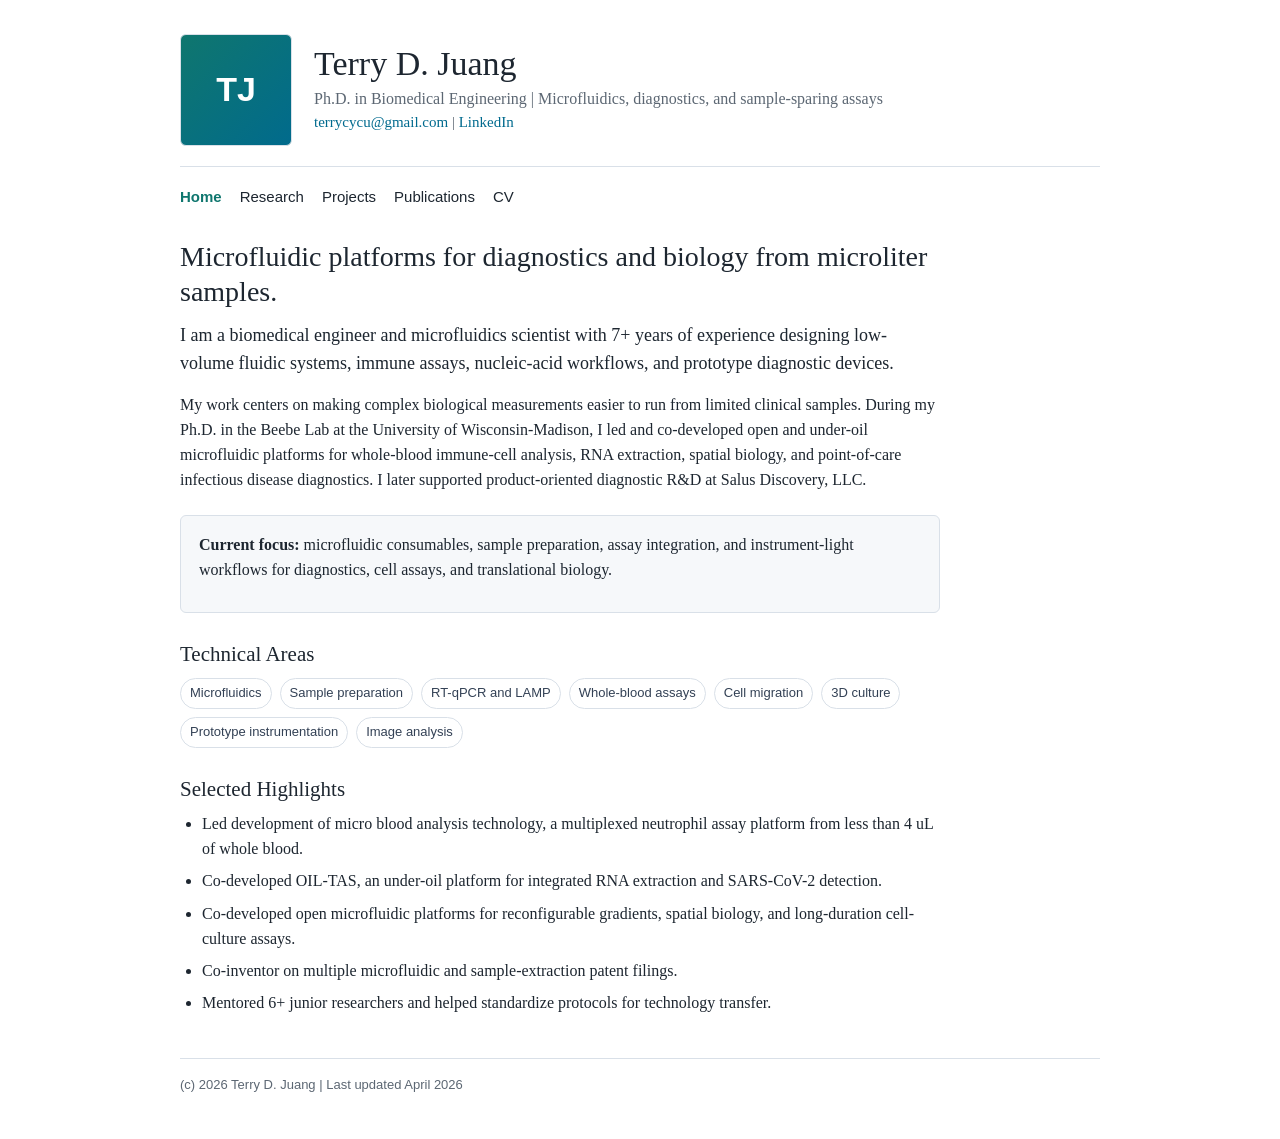
==== index.html @ e2a8c7fd "Publish personal website" ====
<!doctype html>
<html lang="en">
  <head>
    <meta charset="utf-8">
    <meta name="viewport" content="width=device-width, initial-scale=1">
    <title>Terry D. Juang | Microfluidics and Diagnostics</title>
    <meta name="description" content="Personal website for Terry D. Juang, Ph.D., a microfluidics and diagnostics scientist.">
    <link rel="stylesheet" href="assets/styles.css">
  </head>
  <body>
    <div class="site">
      <header class="masthead">
        <div class="portrait" aria-label="Terry D. Juang initials">TJ</div>
        <div class="identity">
          <h1>Terry D. Juang</h1>
          <p>Ph.D. in Biomedical Engineering | Microfluidics, diagnostics, and sample-sparing assays</p>
          <p class="contact"><a href="mailto:terrycycu@gmail.com">terrycycu@gmail.com</a> | <a href="https://www.linkedin.com/in/terry-juang-031891138/">LinkedIn</a></p>
        </div>
      </header>

      <nav class="nav" aria-label="Primary navigation">
        <a href="index.html" aria-current="page">Home</a>
        <a href="research.html">Research</a>
        <a href="projects.html">Projects</a>
        <a href="publications.html">Publications</a>
        <a href="cv.html">CV</a>
      </nav>

      <main>
        <h2>Microfluidic platforms for diagnostics and biology from microliter samples.</h2>
        <p class="lead">I am a biomedical engineer and microfluidics scientist with 7+ years of experience designing low-volume fluidic systems, immune assays, nucleic-acid workflows, and prototype diagnostic devices.</p>

        <p>My work centers on making complex biological measurements easier to run from limited clinical samples. During my Ph.D. in the Beebe Lab at the University of Wisconsin-Madison, I led and co-developed open and under-oil microfluidic platforms for whole-blood immune-cell analysis, RNA extraction, spatial biology, and point-of-care infectious disease diagnostics. I later supported product-oriented diagnostic R&D at Salus Discovery, LLC.</p>

        <div class="callout">
          <p><strong>Current focus:</strong> microfluidic consumables, sample preparation, assay integration, and instrument-light workflows for diagnostics, cell assays, and translational biology.</p>
        </div>

        <h3>Technical Areas</h3>
        <ul class="tag-row" aria-label="Technical areas">
          <li>Microfluidics</li>
          <li>Sample preparation</li>
          <li>RT-qPCR and LAMP</li>
          <li>Whole-blood assays</li>
          <li>Cell migration</li>
          <li>3D culture</li>
          <li>Prototype instrumentation</li>
          <li>Image analysis</li>
        </ul>

        <h3>Selected Highlights</h3>
        <ul>
          <li>Led development of micro blood analysis technology, a multiplexed neutrophil assay platform from less than 4 uL of whole blood.</li>
          <li>Co-developed OIL-TAS, an under-oil platform for integrated RNA extraction and SARS-CoV-2 detection.</li>
          <li>Co-developed open microfluidic platforms for reconfigurable gradients, spatial biology, and long-duration cell-culture assays.</li>
          <li>Co-inventor on multiple microfluidic and sample-extraction patent filings.</li>
          <li>Mentored 6+ junior researchers and helped standardize protocols for technology transfer.</li>
        </ul>
      </main>

      <footer class="footer">
        <p>(c) 2026 Terry D. Juang | Last updated April 2026</p>
      </footer>
    </div>
  </body>
</html>
---- assets/styles.css ----
:root {
  --text: #1d2630;
  --muted: #5c6773;
  --border: #d9e0e8;
  --link: #006a8e;
  --link-strong: #004f6b;
  --accent: #0f766e;
  --surface: #f6f8fa;
  --max: 920px;
}

* {
  box-sizing: border-box;
}

body {
  margin: 0;
  color: var(--text);
  font: 16px/1.58 Georgia, "Times New Roman", serif;
  background: #fff;
}

a {
  color: var(--link);
  text-decoration: none;
}

a:hover,
a:focus {
  color: var(--link-strong);
  text-decoration: underline;
}

.site {
  width: min(var(--max), calc(100% - 40px));
  margin: 34px auto 44px;
}

.masthead {
  display: grid;
  grid-template-columns: 112px 1fr;
  gap: 22px;
  align-items: center;
  padding-bottom: 20px;
  border-bottom: 1px solid var(--border);
}

.portrait {
  width: 112px;
  height: 112px;
  border: 1px solid var(--border);
  border-radius: 6px;
  display: grid;
  place-items: center;
  color: #fff;
  background:
    linear-gradient(135deg, rgba(15, 118, 110, .95), rgba(0, 106, 142, .95)),
    #0f766e;
  font-family: Arial, Helvetica, sans-serif;
  font-size: 34px;
  font-weight: 700;
  letter-spacing: 0;
}

.identity h1 {
  margin: 0 0 4px;
  font-size: 34px;
  line-height: 1.1;
  font-weight: 400;
}

.identity p {
  margin: 0;
  color: var(--muted);
}

.contact {
  margin-top: 8px;
  font-size: 15px;
}

.nav {
  display: flex;
  flex-wrap: wrap;
  gap: 8px 18px;
  margin: 18px 0 30px;
  font-family: Arial, Helvetica, sans-serif;
  font-size: 15px;
}

.nav a {
  color: var(--text);
}

.nav a[aria-current="page"] {
  color: var(--accent);
  font-weight: 700;
}

main {
  max-width: 760px;
}

h2 {
  margin: 0 0 12px;
  font-size: 28px;
  line-height: 1.25;
  font-weight: 400;
}

h3 {
  margin: 28px 0 8px;
  font-size: 21px;
  line-height: 1.3;
  font-weight: 400;
}

p {
  margin: 0 0 14px;
}

ul {
  margin: 8px 0 20px;
  padding-left: 22px;
}

li {
  margin: 7px 0;
}

.lead {
  font-size: 18px;
}

.note {
  color: var(--muted);
}

.callout {
  padding: 16px 18px;
  margin: 22px 0;
  background: var(--surface);
  border: 1px solid var(--border);
  border-radius: 6px;
}

.list-plain {
  padding-left: 0;
  list-style: none;
}

.list-plain li {
  padding: 13px 0;
  border-bottom: 1px solid var(--border);
}

.list-plain li:first-child {
  padding-top: 0;
}

.item-title {
  display: block;
  font-weight: 700;
}

.meta {
  color: var(--muted);
  font-size: 15px;
}

.tag-row {
  display: flex;
  flex-wrap: wrap;
  gap: 8px;
  margin: 10px 0 18px;
  padding: 0;
  list-style: none;
}

.tag-row li {
  margin: 0;
  padding: 4px 9px;
  border: 1px solid var(--border);
  border-radius: 999px;
  font-family: Arial, Helvetica, sans-serif;
  font-size: 13px;
  color: #334155;
  background: #fff;
}

.footer {
  margin-top: 42px;
  padding-top: 16px;
  border-top: 1px solid var(--border);
  color: var(--muted);
  font-family: Arial, Helvetica, sans-serif;
  font-size: 13px;
}

@media (max-width: 640px) {
  .site {
    width: min(100% - 28px, var(--max));
    margin-top: 20px;
  }

  .masthead {
    grid-template-columns: 76px 1fr;
    gap: 15px;
  }

  .portrait {
    width: 76px;
    height: 76px;
    font-size: 24px;
  }

  .identity h1 {
    font-size: 28px;
  }

  .lead {
    font-size: 17px;
  }
}

@media print {
  .nav,
  .footer {
    display: none;
  }

  .site {
    width: 100%;
    margin: 0;
  }

  a {
    color: var(--text);
  }
}
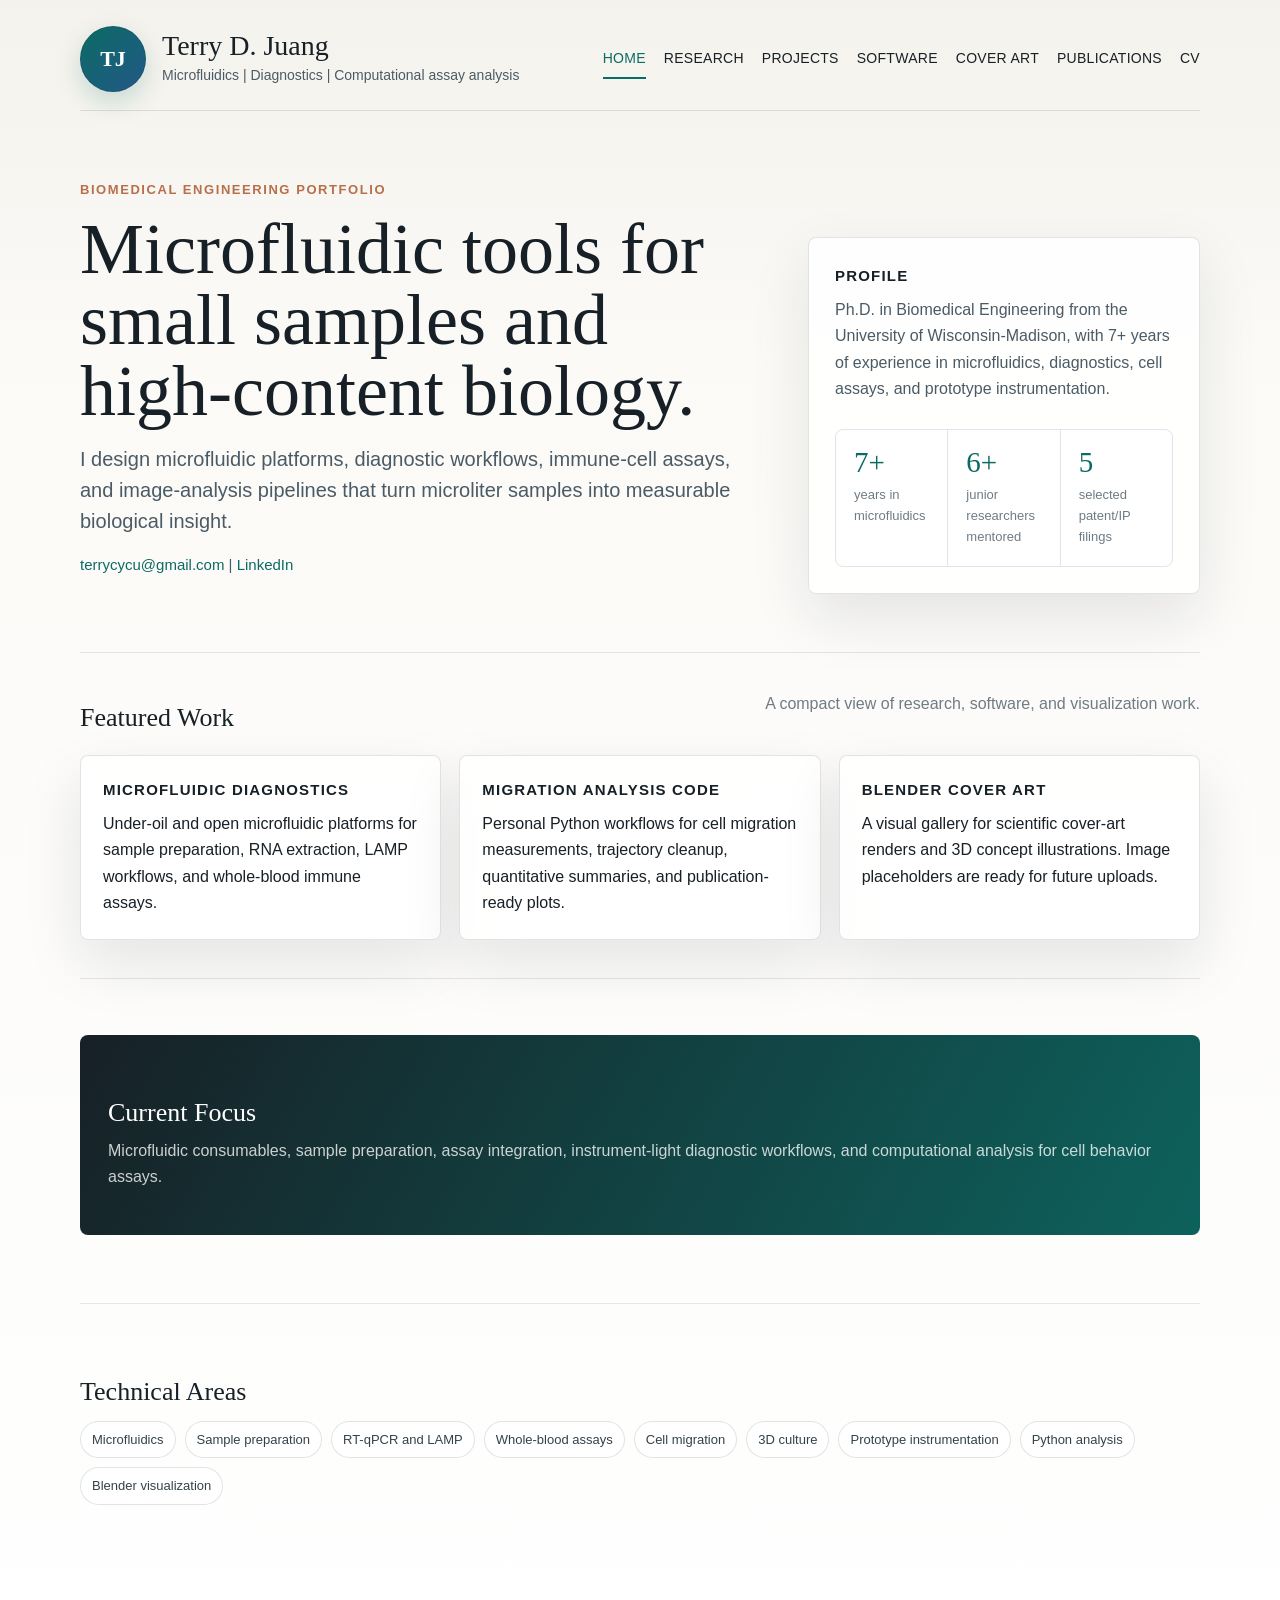
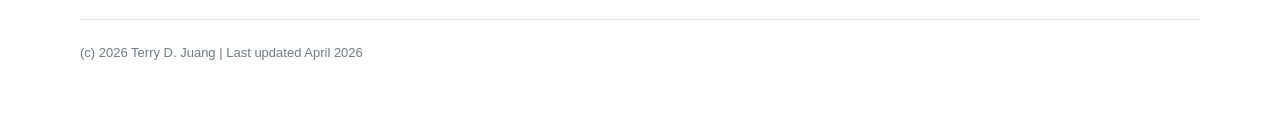
==== commit 251ab4ba: "Polish portfolio site and add software pages" ====
--- a/index.html
+++ b/index.html
@@ -10,52 +10,86 @@
   <body>
     <div class="site">
       <header class="masthead">
-        <div class="portrait" aria-label="Terry D. Juang initials">TJ</div>
-        <div class="identity">
-          <h1>Terry D. Juang</h1>
-          <p>Ph.D. in Biomedical Engineering | Microfluidics, diagnostics, and sample-sparing assays</p>
-          <p class="contact"><a href="mailto:terrycycu@gmail.com">terrycycu@gmail.com</a> | <a href="https://www.linkedin.com/in/terry-juang-031891138/">LinkedIn</a></p>
+        <div class="brand">
+          <div class="portrait" aria-label="Terry D. Juang initials">TJ</div>
+          <div class="identity">
+            <h1>Terry D. Juang</h1>
+            <p>Microfluidics | Diagnostics | Computational assay analysis</p>
+          </div>
         </div>
+        <nav class="nav" aria-label="Primary navigation">
+          <a href="index.html" aria-current="page">Home</a>
+          <a href="research.html">Research</a>
+          <a href="projects.html">Projects</a>
+          <a href="software.html">Software</a>
+          <a href="cover-art.html">Cover Art</a>
+          <a href="publications.html">Publications</a>
+          <a href="cv.html">CV</a>
+        </nav>
       </header>
 
-      <nav class="nav" aria-label="Primary navigation">
-        <a href="index.html" aria-current="page">Home</a>
-        <a href="research.html">Research</a>
-        <a href="projects.html">Projects</a>
-        <a href="publications.html">Publications</a>
-        <a href="cv.html">CV</a>
-      </nav>
+      <main class="wide">
+        <section class="hero">
+          <div>
+            <p class="eyebrow">Biomedical engineering portfolio</p>
+            <h2 class="hero-title">Microfluidic tools for small samples and high-content biology.</h2>
+            <p class="lead">I design microfluidic platforms, diagnostic workflows, immune-cell assays, and image-analysis pipelines that turn microliter samples into measurable biological insight.</p>
+            <p class="contact"><a href="mailto:terrycycu@gmail.com">terrycycu@gmail.com</a> | <a href="https://www.linkedin.com/in/terry-juang-031891138/">LinkedIn</a></p>
+          </div>
 
-      <main>
-        <h2>Microfluidic platforms for diagnostics and biology from microliter samples.</h2>
-        <p class="lead">I am a biomedical engineer and microfluidics scientist with 7+ years of experience designing low-volume fluidic systems, immune assays, nucleic-acid workflows, and prototype diagnostic devices.</p>
+          <aside class="hero-card" aria-label="Profile summary">
+            <h4>Profile</h4>
+            <p>Ph.D. in Biomedical Engineering from the University of Wisconsin-Madison, with 7+ years of experience in microfluidics, diagnostics, cell assays, and prototype instrumentation.</p>
+            <div class="stat-grid">
+              <div class="stat"><strong>7+</strong><span>years in microfluidics</span></div>
+              <div class="stat"><strong>6+</strong><span>junior researchers mentored</span></div>
+              <div class="stat"><strong>5</strong><span>selected patent/IP filings</span></div>
+            </div>
+          </aside>
+        </section>
 
-        <p>My work centers on making complex biological measurements easier to run from limited clinical samples. During my Ph.D. in the Beebe Lab at the University of Wisconsin-Madison, I led and co-developed open and under-oil microfluidic platforms for whole-blood immune-cell analysis, RNA extraction, spatial biology, and point-of-care infectious disease diagnostics. I later supported product-oriented diagnostic R&D at Salus Discovery, LLC.</p>
+        <section class="section">
+          <div class="section-head">
+            <h3>Featured Work</h3>
+            <p class="note">A compact view of research, software, and visualization work.</p>
+          </div>
+          <div class="grid">
+            <a class="card card-link" href="research.html">
+              <h4>Microfluidic Diagnostics</h4>
+              <p>Under-oil and open microfluidic platforms for sample preparation, RNA extraction, LAMP workflows, and whole-blood immune assays.</p>
+            </a>
+            <a class="card card-link" href="software.html">
+              <h4>Migration Analysis Code</h4>
+              <p>Personal Python workflows for cell migration measurements, trajectory cleanup, quantitative summaries, and publication-ready plots.</p>
+            </a>
+            <a class="card card-link" href="cover-art.html">
+              <h4>Blender Cover Art</h4>
+              <p>A visual gallery for scientific cover-art renders and 3D concept illustrations. Image placeholders are ready for future uploads.</p>
+            </a>
+          </div>
+        </section>
 
-        <div class="callout">
-          <p><strong>Current focus:</strong> microfluidic consumables, sample preparation, assay integration, and instrument-light workflows for diagnostics, cell assays, and translational biology.</p>
-        </div>
+        <section class="section">
+          <div class="feature-band">
+            <h3>Current Focus</h3>
+            <p>Microfluidic consumables, sample preparation, assay integration, instrument-light diagnostic workflows, and computational analysis for cell behavior assays.</p>
+          </div>
+        </section>
 
-        <h3>Technical Areas</h3>
-        <ul class="tag-row" aria-label="Technical areas">
-          <li>Microfluidics</li>
-          <li>Sample preparation</li>
-          <li>RT-qPCR and LAMP</li>
-          <li>Whole-blood assays</li>
-          <li>Cell migration</li>
-          <li>3D culture</li>
-          <li>Prototype instrumentation</li>
-          <li>Image analysis</li>
-        </ul>
-
-        <h3>Selected Highlights</h3>
-        <ul>
-          <li>Led development of micro blood analysis technology, a multiplexed neutrophil assay platform from less than 4 uL of whole blood.</li>
-          <li>Co-developed OIL-TAS, an under-oil platform for integrated RNA extraction and SARS-CoV-2 detection.</li>
-          <li>Co-developed open microfluidic platforms for reconfigurable gradients, spatial biology, and long-duration cell-culture assays.</li>
-          <li>Co-inventor on multiple microfluidic and sample-extraction patent filings.</li>
-          <li>Mentored 6+ junior researchers and helped standardize protocols for technology transfer.</li>
-        </ul>
+        <section class="section">
+          <h3>Technical Areas</h3>
+          <ul class="tag-row" aria-label="Technical areas">
+            <li>Microfluidics</li>
+            <li>Sample preparation</li>
+            <li>RT-qPCR and LAMP</li>
+            <li>Whole-blood assays</li>
+            <li>Cell migration</li>
+            <li>3D culture</li>
+            <li>Prototype instrumentation</li>
+            <li>Python analysis</li>
+            <li>Blender visualization</li>
+          </ul>
+        </section>
       </main>
 
       <footer class="footer">
--- a/assets/styles.css
+++ b/assets/styles.css
@@ -1,147 +1,311 @@
 :root {
-  --text: #1d2630;
-  --muted: #5c6773;
-  --border: #d9e0e8;
-  --link: #006a8e;
-  --link-strong: #004f6b;
-  --accent: #0f766e;
-  --surface: #f6f8fa;
-  --max: 920px;
+  --ink: #172026;
+  --soft-ink: #4b5b66;
+  --muted: #6f7c85;
+  --line: #dfe5ea;
+  --paper: #fbfaf7;
+  --panel: #ffffff;
+  --mist: #eef5f2;
+  --clay: #b86f4b;
+  --teal: #0c6b64;
+  --blue: #235789;
+  --gold: #b68b2d;
+  --max: 1120px;
+  --content: 820px;
+  --radius: 8px;
+  --shadow: 0 24px 60px rgba(23, 32, 38, .10);
 }
 
 * {
   box-sizing: border-box;
 }
 
+html {
+  scroll-behavior: smooth;
+}
+
 body {
   margin: 0;
-  color: var(--text);
-  font: 16px/1.58 Georgia, "Times New Roman", serif;
-  background: #fff;
+  color: var(--ink);
+  font: 16px/1.65 Arial, Helvetica, sans-serif;
+  background:
+    linear-gradient(180deg, #f4f2ec 0, var(--paper) 360px, #fff 100%);
 }
 
 a {
-  color: var(--link);
+  color: var(--teal);
   text-decoration: none;
 }
 
 a:hover,
 a:focus {
-  color: var(--link-strong);
+  color: var(--blue);
   text-decoration: underline;
 }
 
 .site {
-  width: min(var(--max), calc(100% - 40px));
-  margin: 34px auto 44px;
+  width: min(var(--max), calc(100% - 44px));
+  margin: 0 auto 56px;
 }
 
 .masthead {
-  display: grid;
-  grid-template-columns: 112px 1fr;
-  gap: 22px;
+  display: flex;
   align-items: center;
-  padding-bottom: 20px;
-  border-bottom: 1px solid var(--border);
+  justify-content: space-between;
+  gap: 24px;
+  padding: 26px 0 18px;
+  border-bottom: 1px solid rgba(23, 32, 38, .12);
+}
+
+.brand {
+  display: flex;
+  align-items: center;
+  gap: 16px;
+  min-width: 260px;
 }
 
 .portrait {
-  width: 112px;
-  height: 112px;
-  border: 1px solid var(--border);
-  border-radius: 6px;
+  flex: 0 0 auto;
+  width: 66px;
+  height: 66px;
   display: grid;
   place-items: center;
+  border: 1px solid rgba(23, 32, 38, .14);
+  border-radius: 50%;
   color: #fff;
   background:
-    linear-gradient(135deg, rgba(15, 118, 110, .95), rgba(0, 106, 142, .95)),
-    #0f766e;
-  font-family: Arial, Helvetica, sans-serif;
-  font-size: 34px;
+    linear-gradient(135deg, rgba(12, 107, 100, .98), rgba(35, 87, 137, .95)),
+    var(--teal);
+  font-family: Georgia, "Times New Roman", serif;
+  font-size: 22px;
   font-weight: 700;
   letter-spacing: 0;
+  box-shadow: 0 10px 26px rgba(12, 107, 100, .20);
 }
 
 .identity h1 {
-  margin: 0 0 4px;
-  font-size: 34px;
-  line-height: 1.1;
+  margin: 0;
+  font-family: Georgia, "Times New Roman", serif;
+  font-size: 28px;
+  line-height: 1.08;
   font-weight: 400;
 }
 
 .identity p {
-  margin: 0;
-  color: var(--muted);
-}
-
-.contact {
-  margin-top: 8px;
-  font-size: 15px;
+  margin: 3px 0 0;
+  color: var(--soft-ink);
+  font-size: 14px;
 }
 
 .nav {
   display: flex;
   flex-wrap: wrap;
+  justify-content: flex-end;
   gap: 8px 18px;
-  margin: 18px 0 30px;
-  font-family: Arial, Helvetica, sans-serif;
+  font-size: 14px;
+  letter-spacing: .02em;
+  text-transform: uppercase;
+}
+
+.nav a {
+  color: var(--ink);
+  padding: 8px 0;
+}
+
+.nav a[aria-current="page"] {
+  color: var(--teal);
+  box-shadow: inset 0 -2px 0 var(--teal);
+}
+
+main {
+  max-width: var(--content);
+}
+
+.wide {
+  max-width: none;
+}
+
+.hero {
+  display: grid;
+  grid-template-columns: minmax(0, 1.4fr) minmax(280px, .8fr);
+  gap: 42px;
+  align-items: end;
+  padding: 68px 0 58px;
+}
+
+.eyebrow {
+  margin: 0 0 14px;
+  color: var(--clay);
+  font-size: 13px;
+  font-weight: 700;
+  letter-spacing: .12em;
+  text-transform: uppercase;
+}
+
+h2,
+.hero-title {
+  margin: 0 0 18px;
+  font-family: Georgia, "Times New Roman", serif;
+  font-size: clamp(38px, 6vw, 72px);
+  line-height: .98;
+  font-weight: 400;
+  letter-spacing: 0;
+}
+
+.page-title {
+  margin-top: 44px;
+  font-size: clamp(34px, 5vw, 56px);
+}
+
+h3 {
+  margin: 34px 0 10px;
+  font-family: Georgia, "Times New Roman", serif;
+  font-size: 26px;
+  line-height: 1.2;
+  font-weight: 400;
+}
+
+h4 {
+  margin: 0 0 8px;
   font-size: 15px;
-}
-
-.nav a {
-  color: var(--text);
-}
-
-.nav a[aria-current="page"] {
-  color: var(--accent);
-  font-weight: 700;
-}
-
-main {
-  max-width: 760px;
-}
-
-h2 {
-  margin: 0 0 12px;
-  font-size: 28px;
-  line-height: 1.25;
-  font-weight: 400;
-}
-
-h3 {
-  margin: 28px 0 8px;
-  font-size: 21px;
-  line-height: 1.3;
-  font-weight: 400;
+  letter-spacing: .08em;
+  text-transform: uppercase;
 }
 
 p {
-  margin: 0 0 14px;
+  margin: 0 0 16px;
 }
 
 ul {
-  margin: 8px 0 20px;
+  margin: 10px 0 22px;
   padding-left: 22px;
 }
 
 li {
-  margin: 7px 0;
+  margin: 8px 0;
 }
 
 .lead {
-  font-size: 18px;
+  color: var(--soft-ink);
+  font-size: 20px;
+  line-height: 1.55;
 }
 
 .note {
   color: var(--muted);
 }
 
-.callout {
-  padding: 16px 18px;
-  margin: 22px 0;
-  background: var(--surface);
-  border: 1px solid var(--border);
-  border-radius: 6px;
+.contact {
+  margin-top: 12px;
+  color: var(--soft-ink);
+  font-size: 15px;
+}
+
+.hero-card,
+.callout,
+.card {
+  background: rgba(255, 255, 255, .86);
+  border: 1px solid rgba(23, 32, 38, .12);
+  border-radius: var(--radius);
+  box-shadow: var(--shadow);
+}
+
+.hero-card {
+  padding: 26px;
+}
+
+.hero-card p {
+  color: var(--soft-ink);
+}
+
+.stat-grid {
+  display: grid;
+  grid-template-columns: repeat(3, 1fr);
+  gap: 1px;
+  margin-top: 26px;
+  overflow: hidden;
+  border: 1px solid var(--line);
+  border-radius: var(--radius);
+  background: var(--line);
+}
+
+.stat {
+  padding: 18px;
+  background: #fff;
+}
+
+.stat strong {
+  display: block;
+  color: var(--teal);
+  font-family: Georgia, "Times New Roman", serif;
+  font-size: 29px;
+  line-height: 1;
+  font-weight: 400;
+}
+
+.stat span {
+  display: block;
+  margin-top: 7px;
+  color: var(--muted);
+  font-size: 13px;
+}
+
+.section {
+  padding: 38px 0;
+  border-top: 1px solid rgba(23, 32, 38, .10);
+}
+
+.section-head {
+  display: flex;
+  justify-content: space-between;
+  gap: 24px;
+  align-items: end;
+  margin-bottom: 22px;
+}
+
+.section-head h3 {
+  margin: 0;
+}
+
+.grid {
+  display: grid;
+  grid-template-columns: repeat(3, minmax(0, 1fr));
+  gap: 18px;
+}
+
+.grid.two {
+  grid-template-columns: repeat(2, minmax(0, 1fr));
+}
+
+.card {
+  min-height: 100%;
+  padding: 22px;
+}
+
+.card p:last-child {
+  margin-bottom: 0;
+}
+
+.card-link {
+  color: var(--ink);
+}
+
+.card-link:hover {
+  color: var(--ink);
+  text-decoration: none;
+  transform: translateY(-2px);
+}
+
+.item-title {
+  display: block;
+  margin-bottom: 4px;
+  font-weight: 700;
+}
+
+.meta {
+  display: block;
+  color: var(--muted);
+  font-size: 14px;
 }
 
 .list-plain {
@@ -150,80 +314,141 @@
 }
 
 .list-plain li {
-  padding: 13px 0;
-  border-bottom: 1px solid var(--border);
-}
-
-.list-plain li:first-child {
-  padding-top: 0;
-}
-
-.item-title {
-  display: block;
-  font-weight: 700;
-}
-
-.meta {
-  color: var(--muted);
-  font-size: 15px;
+  padding: 18px 0;
+  border-bottom: 1px solid var(--line);
 }
 
 .tag-row {
   display: flex;
   flex-wrap: wrap;
-  gap: 8px;
-  margin: 10px 0 18px;
+  gap: 9px;
+  margin: 14px 0 20px;
   padding: 0;
   list-style: none;
 }
 
 .tag-row li {
   margin: 0;
-  padding: 4px 9px;
-  border: 1px solid var(--border);
+  padding: 7px 11px;
+  border: 1px solid rgba(23, 32, 38, .12);
   border-radius: 999px;
-  font-family: Arial, Helvetica, sans-serif;
+  color: #33424a;
+  background: #fff;
   font-size: 13px;
-  color: #334155;
-  background: #fff;
+}
+
+.feature-band {
+  margin: 18px 0 30px;
+  padding: 28px;
+  border-radius: var(--radius);
+  color: #fff;
+  background:
+    linear-gradient(120deg, rgba(23, 32, 38, .96), rgba(12, 107, 100, .88)),
+    var(--ink);
+}
+
+.feature-band p,
+.feature-band .meta {
+  color: rgba(255, 255, 255, .78);
+}
+
+.feature-band a {
+  color: #fff;
+  text-decoration: underline;
+  text-underline-offset: 3px;
+}
+
+.placeholder-art {
+  min-height: 230px;
+  display: grid;
+  place-items: center;
+  padding: 28px;
+  border: 1px solid rgba(23, 32, 38, .14);
+  border-radius: var(--radius);
+  color: var(--soft-ink);
+  background:
+    linear-gradient(135deg, rgba(238, 245, 242, .95), rgba(255, 255, 255, .94)),
+    var(--mist);
+  text-align: center;
 }
 
 .footer {
-  margin-top: 42px;
-  padding-top: 16px;
-  border-top: 1px solid var(--border);
+  margin-top: 56px;
+  padding-top: 22px;
+  border-top: 1px solid rgba(23, 32, 38, .12);
   color: var(--muted);
-  font-family: Arial, Helvetica, sans-serif;
   font-size: 13px;
 }
 
-@media (max-width: 640px) {
+@media (max-width: 820px) {
+  .masthead {
+    display: block;
+  }
+
+  .brand {
+    margin-bottom: 18px;
+  }
+
+  .nav {
+    justify-content: flex-start;
+  }
+
+  .hero,
+  .grid,
+  .grid.two {
+    grid-template-columns: 1fr;
+  }
+
+  .hero {
+    padding: 46px 0 36px;
+  }
+
+  .section-head {
+    display: block;
+  }
+}
+
+@media (max-width: 560px) {
   .site {
     width: min(100% - 28px, var(--max));
-    margin-top: 20px;
-  }
-
-  .masthead {
-    grid-template-columns: 76px 1fr;
-    gap: 15px;
+  }
+
+  .brand {
+    align-items: flex-start;
   }
 
   .portrait {
-    width: 76px;
-    height: 76px;
-    font-size: 24px;
+    width: 58px;
+    height: 58px;
+    font-size: 19px;
   }
 
   .identity h1 {
-    font-size: 28px;
-  }
-
-  .lead {
-    font-size: 17px;
+    font-size: 25px;
+  }
+
+  .nav {
+    gap: 4px 14px;
+    font-size: 12px;
+  }
+
+  .stat-grid {
+    grid-template-columns: 1fr;
+  }
+
+  .hero-card,
+  .callout,
+  .card,
+  .feature-band {
+    padding: 20px;
   }
 }
 
 @media print {
+  body {
+    background: #fff;
+  }
+
   .nav,
   .footer {
     display: none;
@@ -235,6 +460,6 @@
   }
 
   a {
-    color: var(--text);
-  }
-}
+    color: var(--ink);
+  }
+}
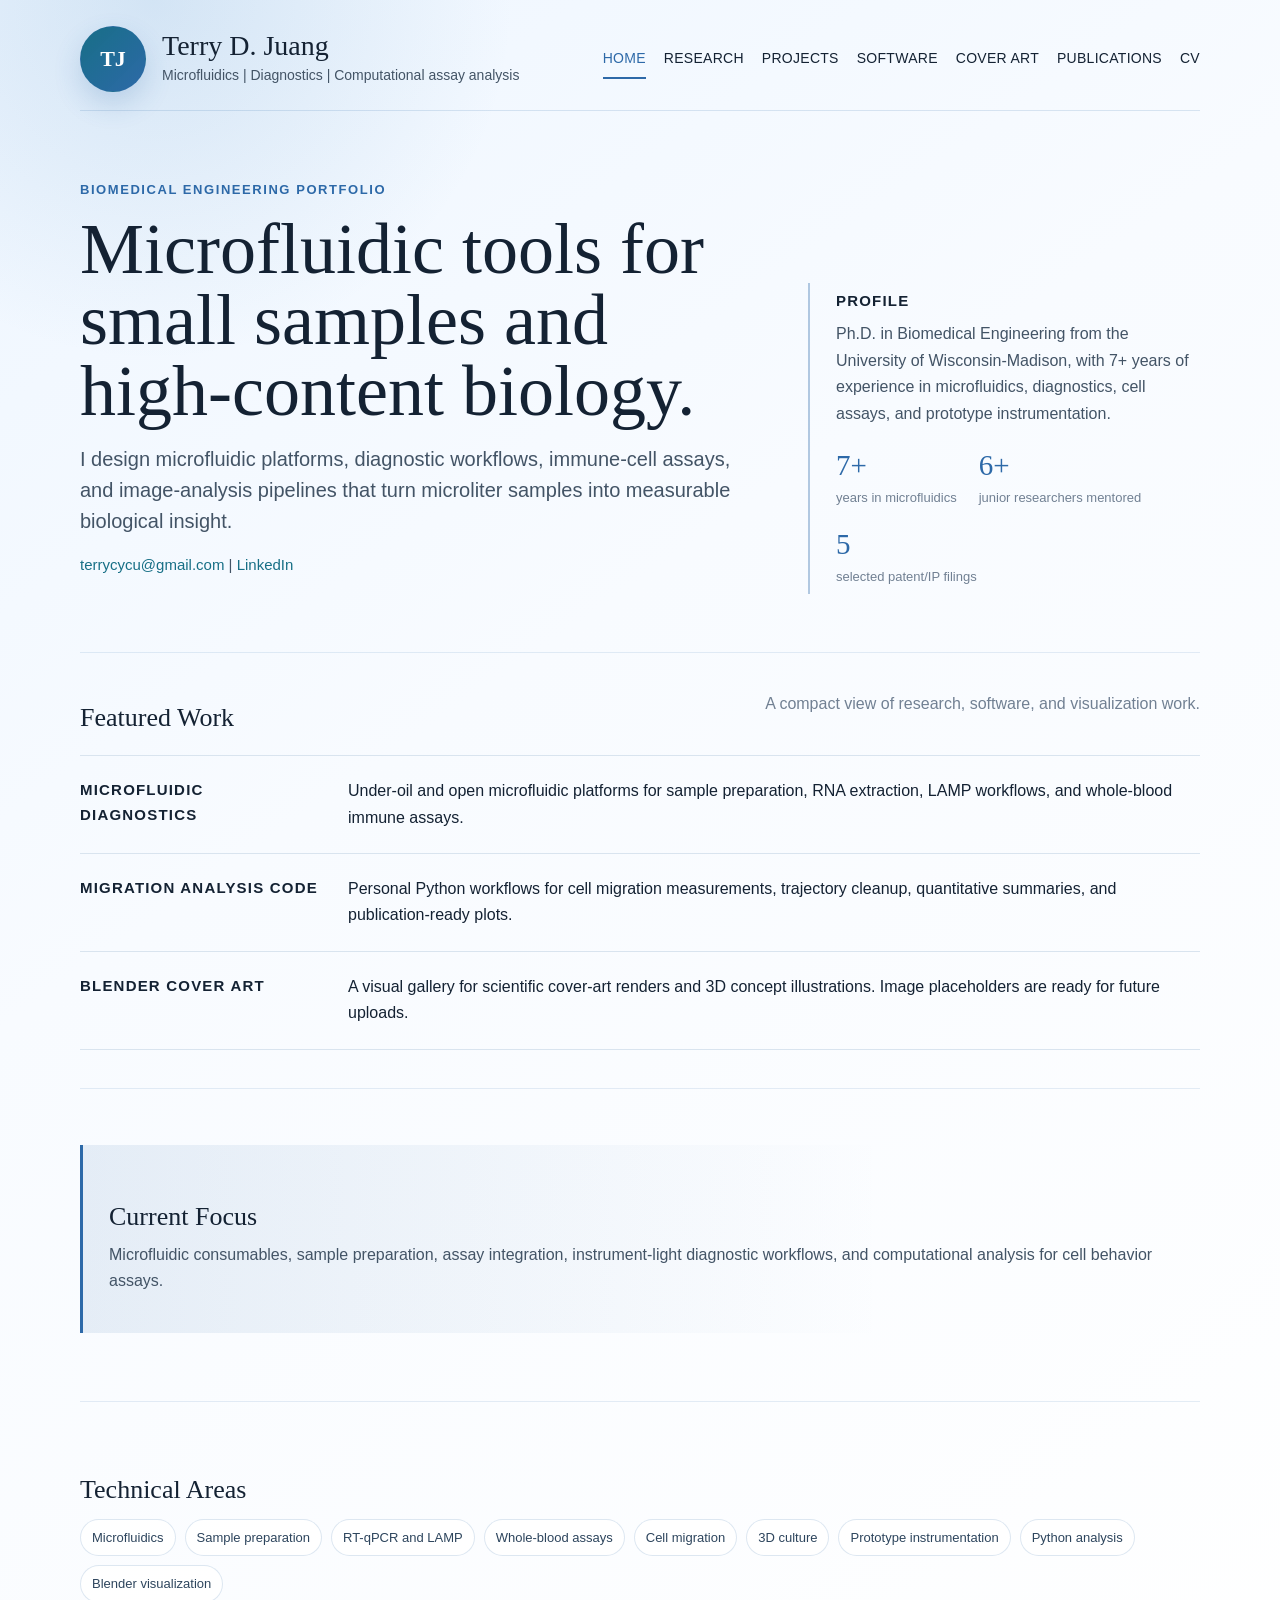
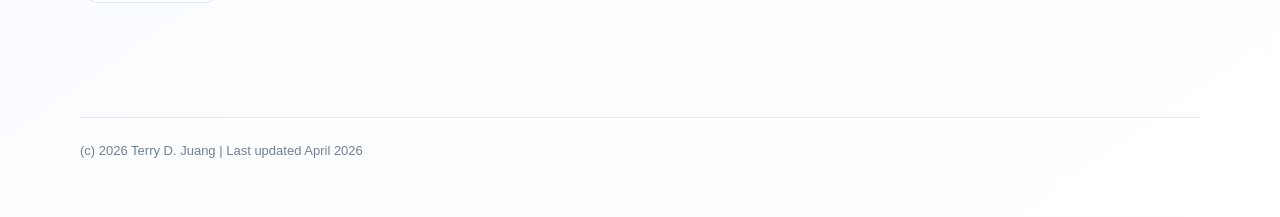
==== commit e4ab8ec1: "Reduce card-heavy layout" ====
--- a/index.html
+++ b/index.html
@@ -37,10 +37,10 @@
             <p class="contact"><a href="mailto:terrycycu@gmail.com">terrycycu@gmail.com</a> | <a href="https://www.linkedin.com/in/terry-juang-031891138/">LinkedIn</a></p>
           </div>
 
-          <aside class="hero-card" aria-label="Profile summary">
+          <aside class="profile-panel" aria-label="Profile summary">
             <h4>Profile</h4>
             <p>Ph.D. in Biomedical Engineering from the University of Wisconsin-Madison, with 7+ years of experience in microfluidics, diagnostics, cell assays, and prototype instrumentation.</p>
-            <div class="stat-grid">
+            <div class="metric-row">
               <div class="stat"><strong>7+</strong><span>years in microfluidics</span></div>
               <div class="stat"><strong>6+</strong><span>junior researchers mentored</span></div>
               <div class="stat"><strong>5</strong><span>selected patent/IP filings</span></div>
@@ -53,16 +53,16 @@
             <h3>Featured Work</h3>
             <p class="note">A compact view of research, software, and visualization work.</p>
           </div>
-          <div class="grid">
-            <a class="card card-link" href="research.html">
+          <div class="feature-list">
+            <a href="research.html">
               <h4>Microfluidic Diagnostics</h4>
               <p>Under-oil and open microfluidic platforms for sample preparation, RNA extraction, LAMP workflows, and whole-blood immune assays.</p>
             </a>
-            <a class="card card-link" href="software.html">
+            <a href="software.html">
               <h4>Migration Analysis Code</h4>
               <p>Personal Python workflows for cell migration measurements, trajectory cleanup, quantitative summaries, and publication-ready plots.</p>
             </a>
-            <a class="card card-link" href="cover-art.html">
+            <a href="cover-art.html">
               <h4>Blender Cover Art</h4>
               <p>A visual gallery for scientific cover-art renders and 3D concept illustrations. Image placeholders are ready for future uploads.</p>
             </a>
--- a/assets/styles.css
+++ b/assets/styles.css
@@ -1,19 +1,19 @@
 :root {
-  --ink: #172026;
-  --soft-ink: #4b5b66;
-  --muted: #6f7c85;
-  --line: #dfe5ea;
-  --paper: #fbfaf7;
+  --ink: #142233;
+  --soft-ink: #435466;
+  --muted: #718093;
+  --line: #d9e4ef;
+  --paper: #f8fbff;
   --panel: #ffffff;
-  --mist: #eef5f2;
-  --clay: #b86f4b;
-  --teal: #0c6b64;
-  --blue: #235789;
-  --gold: #b68b2d;
+  --mist: #edf5fb;
+  --clay: #3f78b5;
+  --teal: #176f86;
+  --blue: #2d69a8;
+  --deep-blue: #193d63;
   --max: 1120px;
   --content: 820px;
   --radius: 8px;
-  --shadow: 0 24px 60px rgba(23, 32, 38, .10);
+  --shadow: 0 18px 48px rgba(25, 61, 99, .10);
 }
 
 * {
@@ -29,7 +29,8 @@
   color: var(--ink);
   font: 16px/1.65 Arial, Helvetica, sans-serif;
   background:
-    linear-gradient(180deg, #f4f2ec 0, var(--paper) 360px, #fff 100%);
+    radial-gradient(circle at 12% 0%, rgba(83, 145, 198, .18) 0, rgba(83, 145, 198, 0) 360px),
+    linear-gradient(145deg, #eef6ff 0, var(--paper) 38%, #ffffff 100%);
 }
 
 a {
@@ -54,7 +55,7 @@
   justify-content: space-between;
   gap: 24px;
   padding: 26px 0 18px;
-  border-bottom: 1px solid rgba(23, 32, 38, .12);
+  border-bottom: 1px solid rgba(45, 105, 168, .16);
 }
 
 .brand {
@@ -70,17 +71,17 @@
   height: 66px;
   display: grid;
   place-items: center;
-  border: 1px solid rgba(23, 32, 38, .14);
+  border: 1px solid rgba(45, 105, 168, .18);
   border-radius: 50%;
   color: #fff;
   background:
-    linear-gradient(135deg, rgba(12, 107, 100, .98), rgba(35, 87, 137, .95)),
-    var(--teal);
+    linear-gradient(135deg, rgba(23, 111, 134, .98), rgba(45, 105, 168, .96)),
+    var(--blue);
   font-family: Georgia, "Times New Roman", serif;
   font-size: 22px;
   font-weight: 700;
   letter-spacing: 0;
-  box-shadow: 0 10px 26px rgba(12, 107, 100, .20);
+  box-shadow: 0 12px 28px rgba(45, 105, 168, .20);
 }
 
 .identity h1 {
@@ -113,8 +114,8 @@
 }
 
 .nav a[aria-current="page"] {
-  color: var(--teal);
-  box-shadow: inset 0 -2px 0 var(--teal);
+  color: var(--blue);
+  box-shadow: inset 0 -2px 0 var(--blue);
 }
 
 main {
@@ -135,7 +136,7 @@
 
 .eyebrow {
   margin: 0 0 14px;
-  color: var(--clay);
+  color: var(--blue);
   font-size: 13px;
   font-weight: 700;
   letter-spacing: .12em;
@@ -201,42 +202,37 @@
   font-size: 15px;
 }
 
-.hero-card,
-.callout,
-.card {
-  background: rgba(255, 255, 255, .86);
-  border: 1px solid rgba(23, 32, 38, .12);
+.callout {
+  background: rgba(255, 255, 255, .88);
+  border: 1px solid rgba(45, 105, 168, .14);
   border-radius: var(--radius);
   box-shadow: var(--shadow);
-}
-
-.hero-card {
-  padding: 26px;
-}
-
-.hero-card p {
-  color: var(--soft-ink);
-}
-
-.stat-grid {
-  display: grid;
-  grid-template-columns: repeat(3, 1fr);
-  gap: 1px;
-  margin-top: 26px;
-  overflow: hidden;
-  border: 1px solid var(--line);
-  border-radius: var(--radius);
-  background: var(--line);
+  backdrop-filter: blur(8px);
+}
+
+.profile-panel {
+  padding: 6px 0 6px 26px;
+  border-left: 2px solid rgba(45, 105, 168, .35);
+}
+
+.profile-panel p {
+  color: var(--soft-ink);
+}
+
+.metric-row {
+  display: flex;
+  flex-wrap: wrap;
+  gap: 22px;
+  margin-top: 24px;
 }
 
 .stat {
-  padding: 18px;
-  background: #fff;
+  min-width: 110px;
 }
 
 .stat strong {
   display: block;
-  color: var(--teal);
+  color: var(--blue);
   font-family: Georgia, "Times New Roman", serif;
   font-size: 29px;
   line-height: 1;
@@ -252,7 +248,7 @@
 
 .section {
   padding: 38px 0;
-  border-top: 1px solid rgba(23, 32, 38, .10);
+  border-top: 1px solid rgba(45, 105, 168, .12);
 }
 
 .section-head {
@@ -267,33 +263,50 @@
   margin: 0;
 }
 
-.grid {
+.feature-list {
+  border-top: 1px solid var(--line);
+}
+
+.feature-list a {
   display: grid;
-  grid-template-columns: repeat(3, minmax(0, 1fr));
-  gap: 18px;
-}
-
-.grid.two {
-  grid-template-columns: repeat(2, minmax(0, 1fr));
-}
-
-.card {
-  min-height: 100%;
-  padding: 22px;
-}
-
-.card p:last-child {
-  margin-bottom: 0;
-}
-
-.card-link {
+  grid-template-columns: 240px minmax(0, 1fr);
+  gap: 28px;
+  padding: 22px 0;
+  border-bottom: 1px solid var(--line);
   color: var(--ink);
 }
 
-.card-link:hover {
+.feature-list a:hover,
+.feature-list a:focus {
   color: var(--ink);
   text-decoration: none;
-  transform: translateY(-2px);
+}
+
+.feature-list h4,
+.feature-list p {
+  margin-bottom: 0;
+}
+
+.feature-list a:hover h4,
+.feature-list a:focus h4 {
+  color: var(--blue);
+}
+
+.capability-list {
+  display: grid;
+  grid-template-columns: repeat(2, minmax(0, 1fr));
+  gap: 0 34px;
+  border-top: 1px solid var(--line);
+}
+
+.capability-list section {
+  padding: 22px 0;
+  border-bottom: 1px solid var(--line);
+}
+
+.capability-list p,
+.text-columns p {
+  color: var(--soft-ink);
 }
 
 .item-title {
@@ -330,52 +343,67 @@
 .tag-row li {
   margin: 0;
   padding: 7px 11px;
-  border: 1px solid rgba(23, 32, 38, .12);
+  border: 1px solid rgba(45, 105, 168, .16);
   border-radius: 999px;
-  color: #33424a;
-  background: #fff;
+  color: #2d455d;
+  background: rgba(255, 255, 255, .82);
   font-size: 13px;
 }
 
 .feature-band {
   margin: 18px 0 30px;
-  padding: 28px;
-  border-radius: var(--radius);
-  color: #fff;
+  padding: 22px 0 22px 26px;
+  border-left: 3px solid var(--blue);
+  color: var(--ink);
   background:
-    linear-gradient(120deg, rgba(23, 32, 38, .96), rgba(12, 107, 100, .88)),
-    var(--ink);
+    linear-gradient(90deg, rgba(45, 105, 168, .10), rgba(45, 105, 168, 0) 72%);
 }
 
 .feature-band p,
 .feature-band .meta {
-  color: rgba(255, 255, 255, .78);
+  color: var(--soft-ink);
 }
 
 .feature-band a {
-  color: #fff;
+  color: var(--blue);
   text-decoration: underline;
   text-underline-offset: 3px;
 }
 
-.placeholder-art {
+.art-list {
+  display: grid;
+  grid-template-columns: repeat(3, minmax(0, 1fr));
+  gap: 18px;
+}
+
+.art-slot {
   min-height: 230px;
   display: grid;
-  place-items: center;
-  padding: 28px;
-  border: 1px solid rgba(23, 32, 38, .14);
-  border-radius: var(--radius);
-  color: var(--soft-ink);
-  background:
-    linear-gradient(135deg, rgba(238, 245, 242, .95), rgba(255, 255, 255, .94)),
-    var(--mist);
-  text-align: center;
+  align-items: end;
+  padding: 0 0 18px;
+  border-bottom: 2px solid rgba(45, 105, 168, .22);
+  color: var(--soft-ink);
+  background: linear-gradient(180deg, rgba(237, 245, 251, .70), rgba(237, 245, 251, 0));
+}
+
+.art-slot p {
+  margin: 0;
+}
+
+.text-columns {
+  columns: 2 280px;
+  column-gap: 46px;
+}
+
+.text-columns section {
+  break-inside: avoid;
+  margin-bottom: 20px;
 }
 
 .footer {
   margin-top: 56px;
   padding-top: 22px;
-  border-top: 1px solid rgba(23, 32, 38, .12);
+  border-top: 1px solid rgba(45, 105, 168, .14);
   color: var(--muted);
   font-size: 13px;
 }
@@ -394,8 +422,8 @@
   }
 
   .hero,
-  .grid,
-  .grid.two {
+  .capability-list,
+  .art-list {
     grid-template-columns: 1fr;
   }
 
@@ -432,15 +460,24 @@
     font-size: 12px;
   }
 
-  .stat-grid {
-    grid-template-columns: 1fr;
-  }
-
-  .hero-card,
-  .callout,
-  .card,
+  .feature-list a {
+    display: block;
+  }
+
+  .profile-panel {
+    padding-left: 18px;
+  }
+
   .feature-band {
     padding: 20px;
+  }
+
+  .callout {
+    padding: 20px;
+  }
+
+  .feature-band {
+    padding-left: 18px;
   }
 }
 
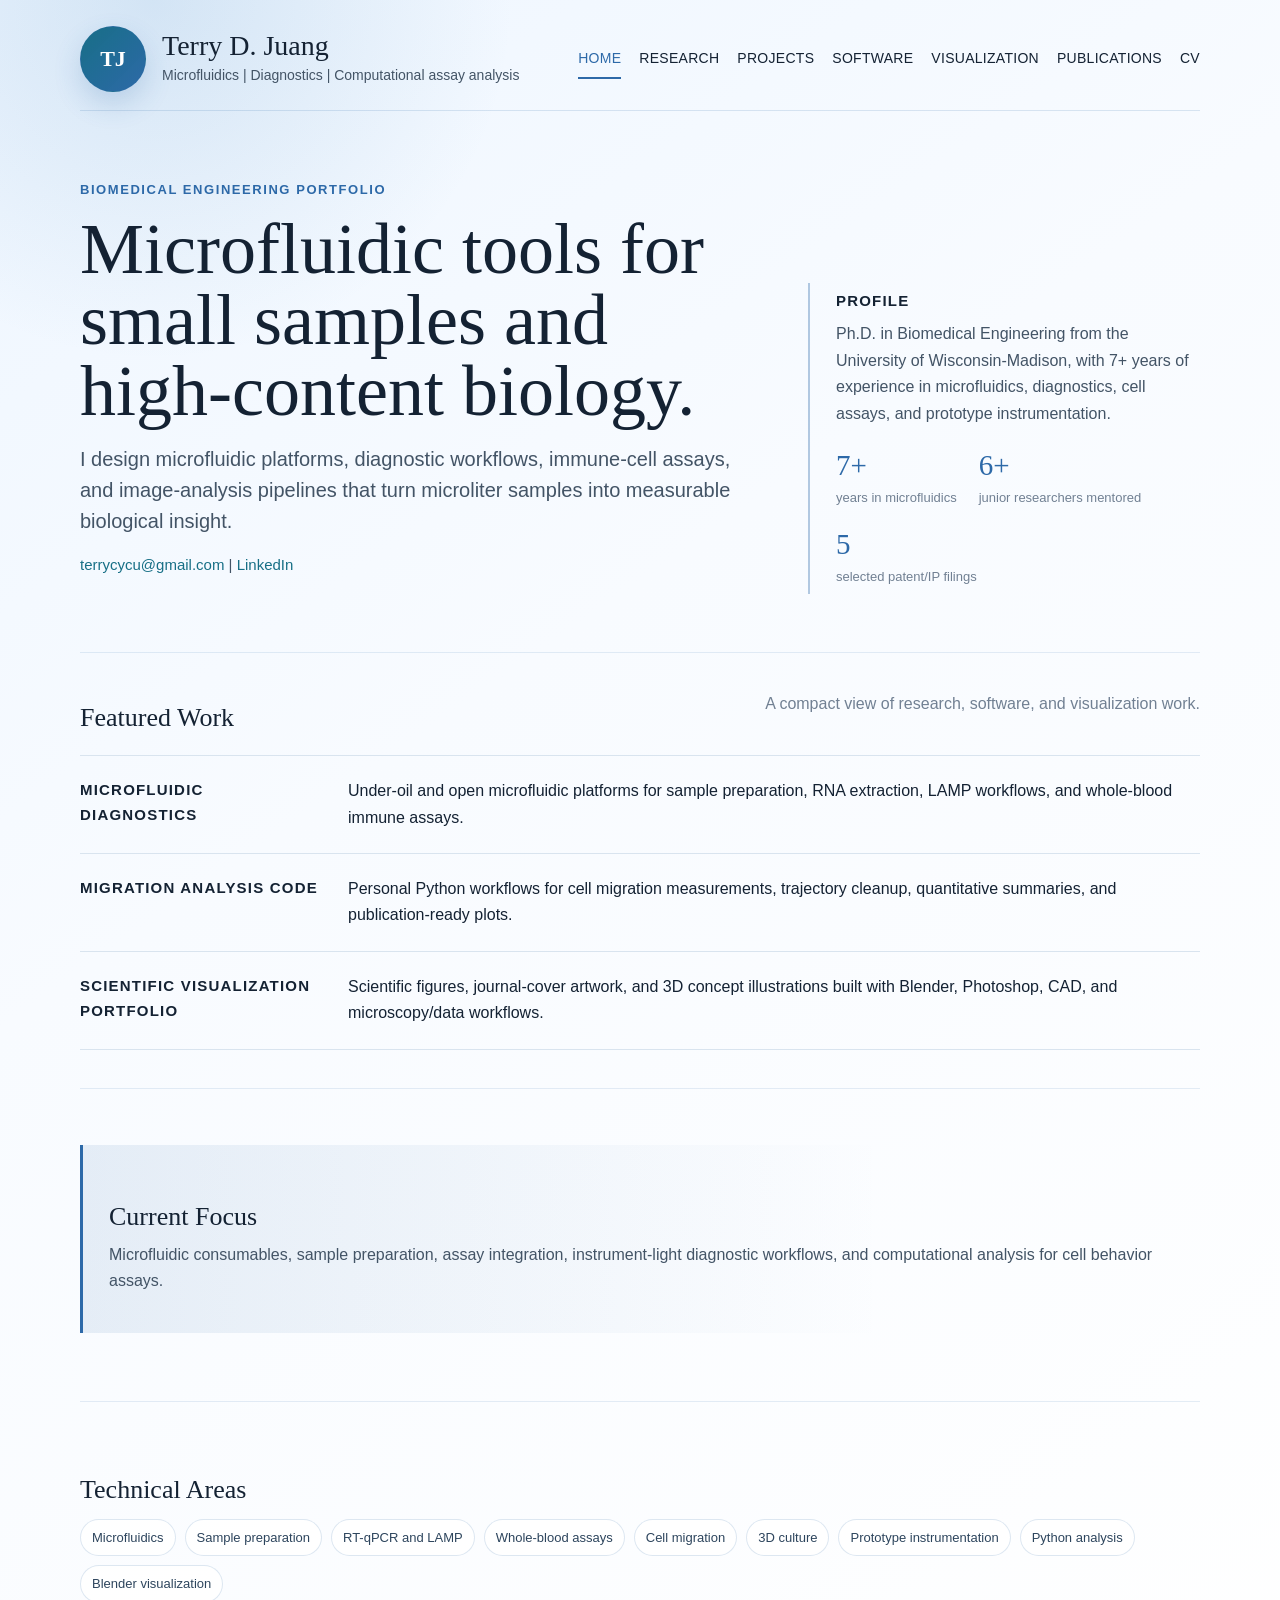
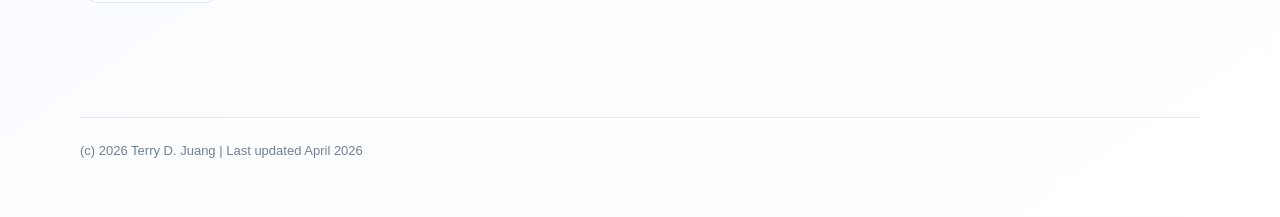
==== commit 8b1ab632: "Add scientific visualization portfolio" ====
--- a/index.html
+++ b/index.html
@@ -22,7 +22,7 @@
           <a href="research.html">Research</a>
           <a href="projects.html">Projects</a>
           <a href="software.html">Software</a>
-          <a href="cover-art.html">Cover Art</a>
+          <a href="cover-art.html">Visualization</a>
           <a href="publications.html">Publications</a>
           <a href="cv.html">CV</a>
         </nav>
@@ -63,8 +63,8 @@
               <p>Personal Python workflows for cell migration measurements, trajectory cleanup, quantitative summaries, and publication-ready plots.</p>
             </a>
             <a href="cover-art.html">
-              <h4>Blender Cover Art</h4>
-              <p>A visual gallery for scientific cover-art renders and 3D concept illustrations. Image placeholders are ready for future uploads.</p>
+              <h4>Scientific Visualization Portfolio</h4>
+              <p>Scientific figures, journal-cover artwork, and 3D concept illustrations built with Blender, Photoshop, CAD, and microscopy/data workflows.</p>
             </a>
           </div>
         </section>
--- a/assets/styles.css
+++ b/assets/styles.css
@@ -372,22 +372,89 @@
 
 .art-list {
   display: grid;
-  grid-template-columns: repeat(3, minmax(0, 1fr));
-  gap: 18px;
-}
-
-.art-slot {
-  min-height: 230px;
+  grid-template-columns: repeat(2, minmax(0, 1fr));
+  gap: 30px;
+}
+
+.gallery-summary {
+  margin: 0;
+  color: var(--muted);
+  font-size: 14px;
+}
+
+.art-card {
+  margin: 0;
+  display: flex;
+  flex-direction: column;
+  overflow: hidden;
+  border: 1px solid rgba(45, 105, 168, .16);
+  border-radius: var(--radius);
+  background: rgba(255, 255, 255, .86);
+  box-shadow: 0 14px 34px rgba(25, 61, 99, .08);
+}
+
+.art-card a {
   display: grid;
-  align-items: end;
-  padding: 0 0 18px;
-  border-bottom: 2px solid rgba(45, 105, 168, .22);
-  color: var(--soft-ink);
-  background: linear-gradient(180deg, rgba(237, 245, 251, .70), rgba(237, 245, 251, 0));
-}
-
-.art-slot p {
-  margin: 0;
+  aspect-ratio: 4 / 5;
+  place-items: center;
+  border-bottom: 1px solid rgba(45, 105, 168, .12);
+  background:
+    linear-gradient(145deg, rgba(237, 245, 251, .88), rgba(255, 255, 255, .96));
+}
+
+.art-card.is-wide a {
+  aspect-ratio: 16 / 9;
+}
+
+.art-card a:hover,
+.art-card a:focus {
+  text-decoration: none;
+}
+
+.art-card img {
+  width: 100%;
+  height: 100%;
+  padding: 12px;
+  object-fit: contain;
+}
+
+.art-card figcaption {
+  margin: 0;
+  padding: 18px 20px 20px;
+  color: var(--soft-ink);
+  font-size: 15px;
+  line-height: 1.45;
+}
+
+.art-date,
+.art-meta {
+  display: block;
+}
+
+.art-date {
+  margin-bottom: 7px;
+  color: var(--blue);
+  font-size: 12px;
+  font-weight: 700;
+  letter-spacing: .1em;
+  text-transform: uppercase;
+}
+
+.art-card figcaption strong {
+  display: block;
+  color: var(--ink);
+  font-size: 17px;
+  line-height: 1.25;
+}
+
+.art-meta {
+  margin-top: 5px;
+  color: var(--muted);
+  font-size: 13px;
+}
+
+.art-card figcaption p {
+  margin: 12px 0 0;
 }
 
 .text-columns {
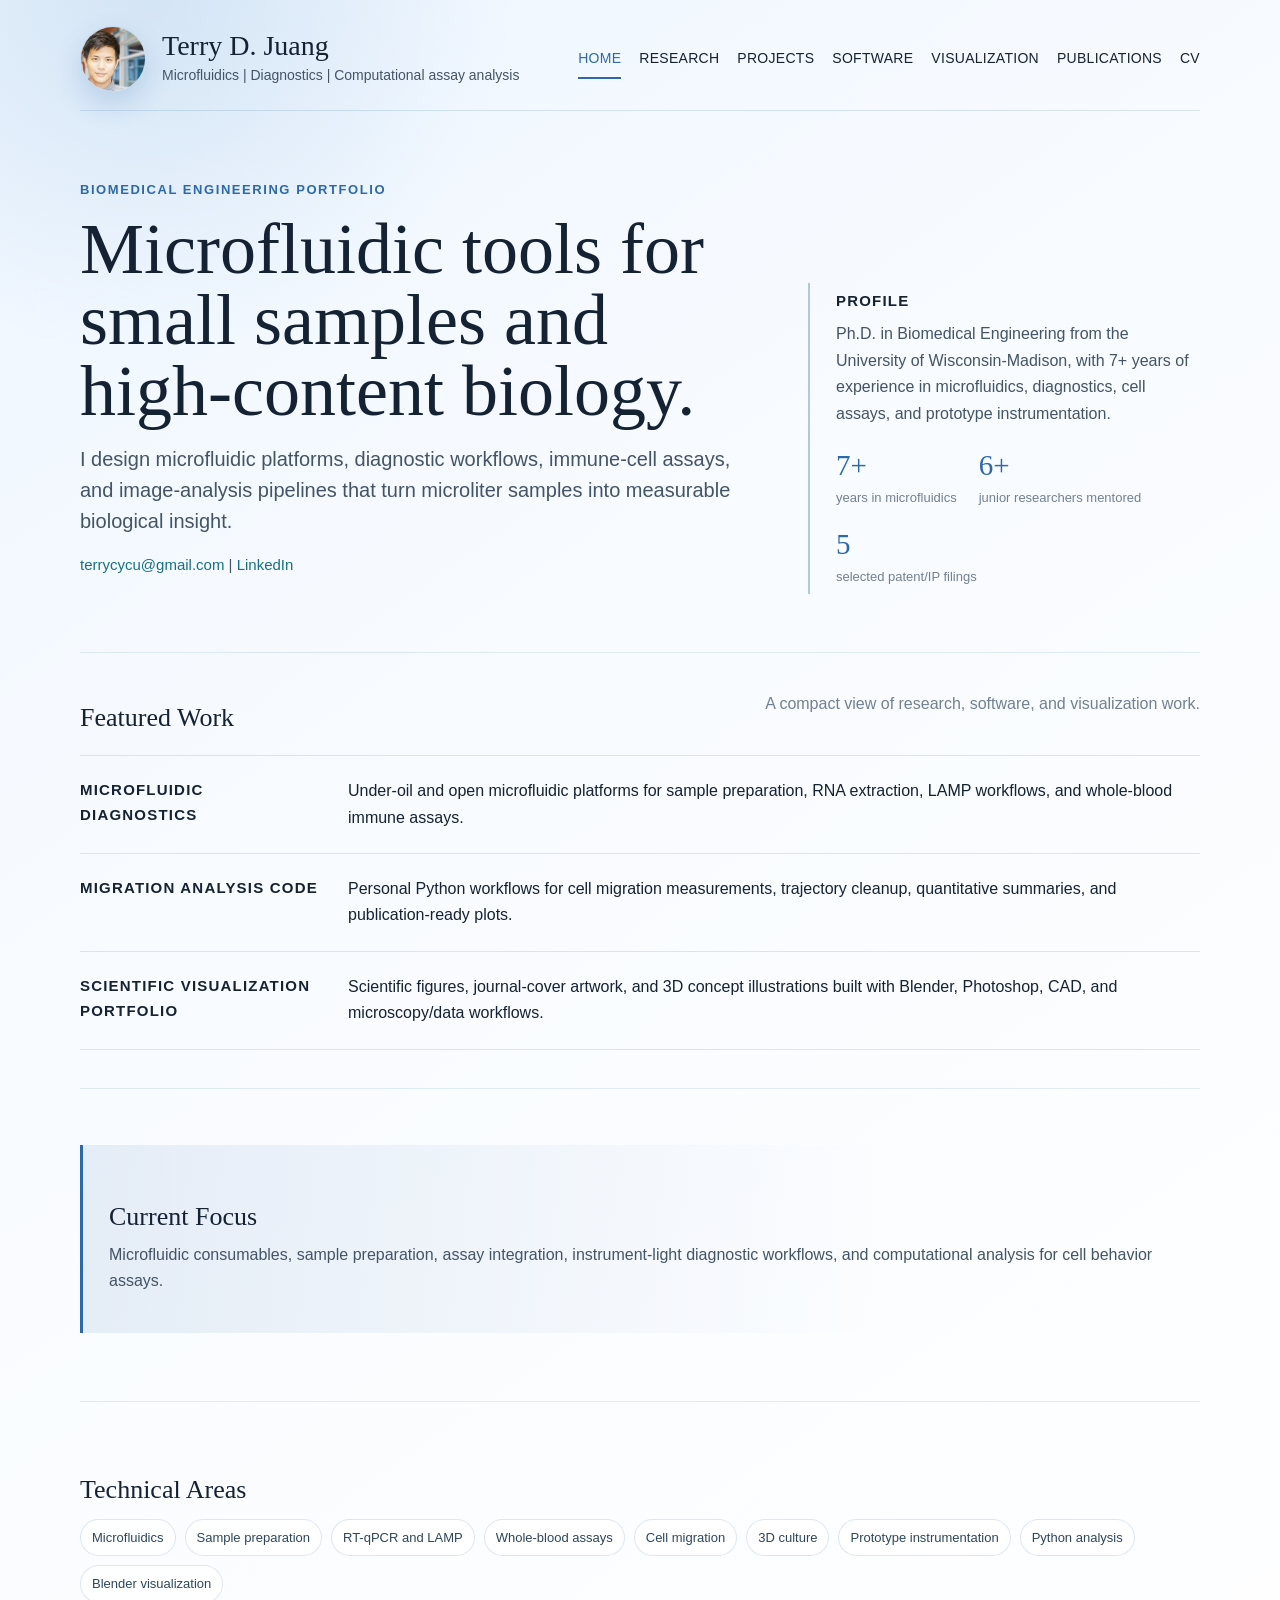
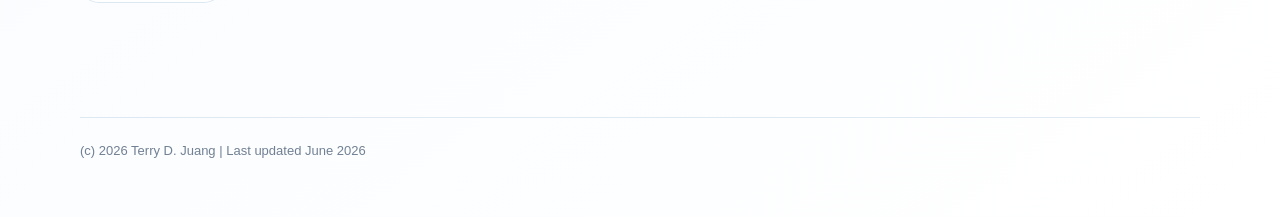
==== commit 05f59713: "Update publications and site headshot" ====
--- a/index.html
+++ b/index.html
@@ -11,7 +11,9 @@
     <div class="site">
       <header class="masthead">
         <div class="brand">
-          <div class="portrait" aria-label="Terry D. Juang initials">TJ</div>
+          <div class="portrait">
+            <img src="assets/terry-juang-headshot.jpg" alt="Terry D. Juang headshot" width="66" height="66">
+          </div>
           <div class="identity">
             <h1>Terry D. Juang</h1>
             <p>Microfluidics | Diagnostics | Computational assay analysis</p>
@@ -93,7 +95,7 @@
       </main>
 
       <footer class="footer">
-        <p>(c) 2026 Terry D. Juang | Last updated April 2026</p>
+        <p>(c) 2026 Terry D. Juang | Last updated June 2026</p>
       </footer>
     </div>
   </body>
--- a/assets/styles.css
+++ b/assets/styles.css
@@ -69,19 +69,18 @@
   flex: 0 0 auto;
   width: 66px;
   height: 66px;
-  display: grid;
-  place-items: center;
+  overflow: hidden;
   border: 1px solid rgba(45, 105, 168, .18);
   border-radius: 50%;
-  color: #fff;
-  background:
-    linear-gradient(135deg, rgba(23, 111, 134, .98), rgba(45, 105, 168, .96)),
-    var(--blue);
-  font-family: Georgia, "Times New Roman", serif;
-  font-size: 22px;
-  font-weight: 700;
-  letter-spacing: 0;
+  background: var(--mist);
   box-shadow: 0 12px 28px rgba(45, 105, 168, .20);
+}
+
+.portrait img {
+  display: block;
+  width: 100%;
+  height: 100%;
+  object-fit: cover;
 }
 
 .identity h1 {
@@ -331,6 +330,15 @@
   border-bottom: 1px solid var(--line);
 }
 
+.publication-list p {
+  margin: 10px 0 0;
+}
+
+.publication-links {
+  color: var(--muted);
+  font-size: 14px;
+}
+
 .tag-row {
   display: flex;
   flex-wrap: wrap;
@@ -515,7 +523,6 @@
   .portrait {
     width: 58px;
     height: 58px;
-    font-size: 19px;
   }
 
   .identity h1 {
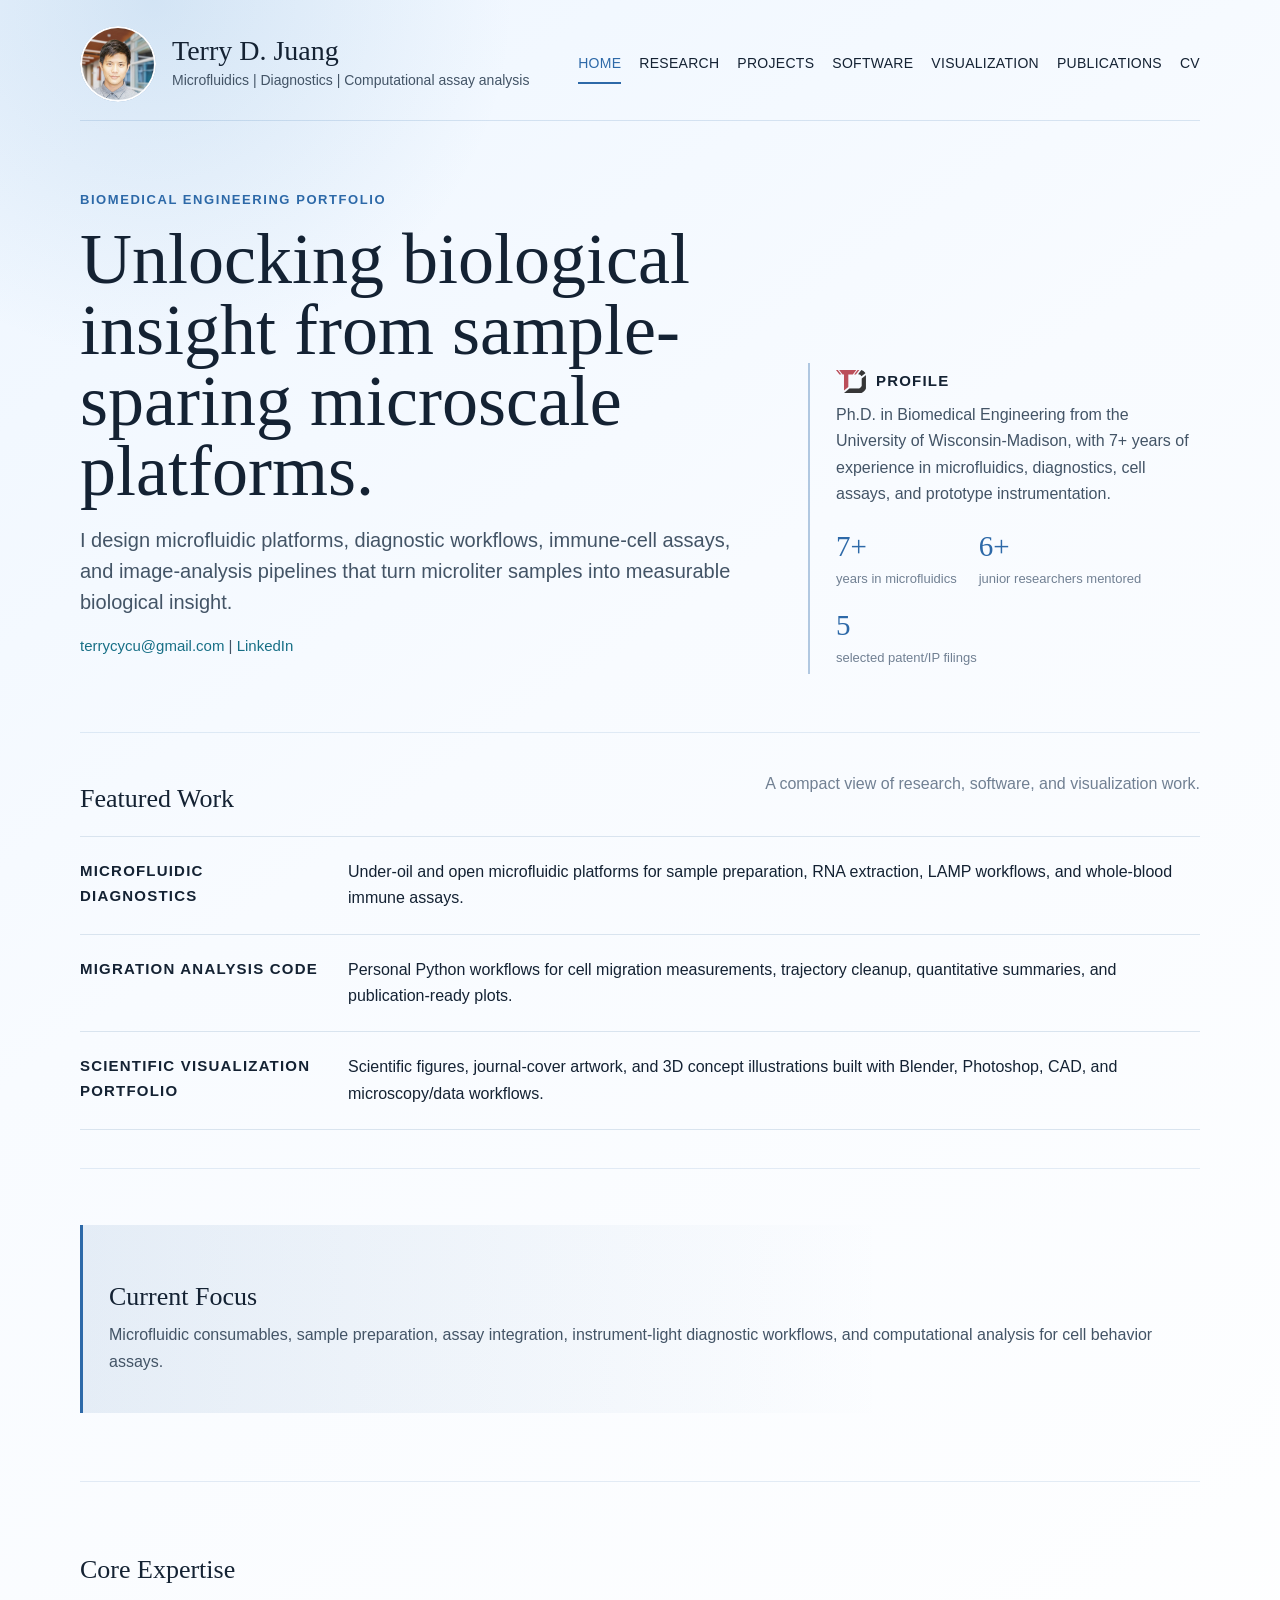
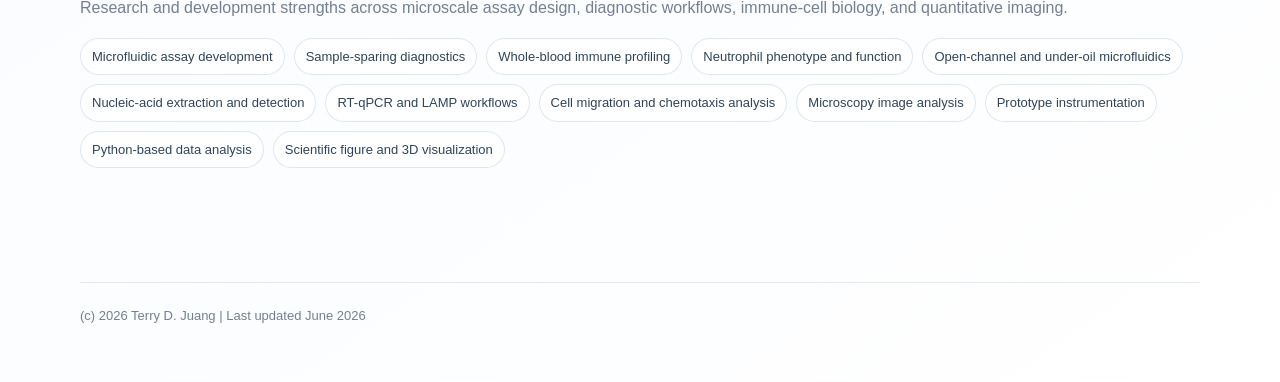
==== commit 025826ae: "Polish homepage branding and expertise" ====
--- a/index.html
+++ b/index.html
@@ -12,7 +12,7 @@
       <header class="masthead">
         <div class="brand">
           <div class="portrait">
-            <img src="assets/terry-juang-headshot.jpg" alt="Terry D. Juang headshot" width="66" height="66">
+            <img src="assets/terry-juang-headshot.jpg" alt="Terry D. Juang headshot" width="76" height="76">
           </div>
           <div class="identity">
             <h1>Terry D. Juang</h1>
@@ -34,13 +34,16 @@
         <section class="hero">
           <div>
             <p class="eyebrow">Biomedical engineering portfolio</p>
-            <h2 class="hero-title">Microfluidic tools for small samples and high-content biology.</h2>
+            <h2 class="hero-title">Unlocking biological insight from sample-sparing microscale platforms.</h2>
             <p class="lead">I design microfluidic platforms, diagnostic workflows, immune-cell assays, and image-analysis pipelines that turn microliter samples into measurable biological insight.</p>
             <p class="contact"><a href="mailto:terrycycu@gmail.com">terrycycu@gmail.com</a> | <a href="https://www.linkedin.com/in/terry-juang-031891138/">LinkedIn</a></p>
           </div>
 
           <aside class="profile-panel" aria-label="Profile summary">
-            <h4>Profile</h4>
+            <div class="profile-heading">
+              <img class="personal-logo profile-logo" src="assets/tydj-filled.svg" alt="TYDJ personal logo" width="34" height="26">
+              <h4>Profile</h4>
+            </div>
             <p>Ph.D. in Biomedical Engineering from the University of Wisconsin-Madison, with 7+ years of experience in microfluidics, diagnostics, cell assays, and prototype instrumentation.</p>
             <div class="metric-row">
               <div class="stat"><strong>7+</strong><span>years in microfluidics</span></div>
@@ -79,17 +82,21 @@
         </section>
 
         <section class="section">
-          <h3>Technical Areas</h3>
-          <ul class="tag-row" aria-label="Technical areas">
-            <li>Microfluidics</li>
-            <li>Sample preparation</li>
-            <li>RT-qPCR and LAMP</li>
-            <li>Whole-blood assays</li>
-            <li>Cell migration</li>
-            <li>3D culture</li>
+          <h3>Core Expertise</h3>
+          <p class="note">Research and development strengths across microscale assay design, diagnostic workflows, immune-cell biology, and quantitative imaging.</p>
+          <ul class="tag-row" aria-label="Core expertise">
+            <li>Microfluidic assay development</li>
+            <li>Sample-sparing diagnostics</li>
+            <li>Whole-blood immune profiling</li>
+            <li>Neutrophil phenotype and function</li>
+            <li>Open-channel and under-oil microfluidics</li>
+            <li>Nucleic-acid extraction and detection</li>
+            <li>RT-qPCR and LAMP workflows</li>
+            <li>Cell migration and chemotaxis analysis</li>
+            <li>Microscopy image analysis</li>
             <li>Prototype instrumentation</li>
-            <li>Python analysis</li>
-            <li>Blender visualization</li>
+            <li>Python-based data analysis</li>
+            <li>Scientific figure and 3D visualization</li>
           </ul>
         </section>
       </main>
--- a/assets/styles.css
+++ b/assets/styles.css
@@ -67,13 +67,15 @@
 
 .portrait {
   flex: 0 0 auto;
-  width: 66px;
-  height: 66px;
+  width: 76px;
+  height: 76px;
   overflow: hidden;
-  border: 1px solid rgba(45, 105, 168, .18);
-  border-radius: 50%;
+  border: 2px solid rgba(255, 255, 255, .94);
+  border-radius: 999px;
+  outline: 1px solid rgba(45, 105, 168, .20);
   background: var(--mist);
   box-shadow: 0 12px 28px rgba(45, 105, 168, .20);
+  clip-path: circle(50% at 50% 50%);
 }
 
 .portrait img {
@@ -218,6 +220,29 @@
   color: var(--soft-ink);
 }
 
+.profile-heading {
+  display: flex;
+  align-items: center;
+  justify-content: flex-start;
+  gap: 10px;
+  margin-bottom: 8px;
+}
+
+.profile-heading h4 {
+  margin: 0;
+}
+
+.personal-logo {
+  display: block;
+  width: 30px;
+  height: auto;
+}
+
+.profile-logo {
+  flex: 0 0 auto;
+  opacity: .78;
+}
+
 .metric-row {
   display: flex;
   flex-wrap: wrap;
@@ -484,12 +509,8 @@
 }
 
 @media (max-width: 820px) {
-  .masthead {
-    display: block;
-  }
-
   .brand {
-    margin-bottom: 18px;
+    min-width: 0;
   }
 
   .nav {
@@ -517,16 +538,26 @@
   }
 
   .brand {
-    align-items: flex-start;
+    align-items: center;
+    gap: 12px;
   }
 
   .portrait {
-    width: 58px;
-    height: 58px;
+    width: 64px;
+    height: 64px;
   }
 
   .identity h1 {
     font-size: 25px;
+  }
+
+  .identity p {
+    font-size: 13px;
+    line-height: 1.35;
+  }
+
+  .profile-logo {
+    width: 28px;
   }
 
   .nav {
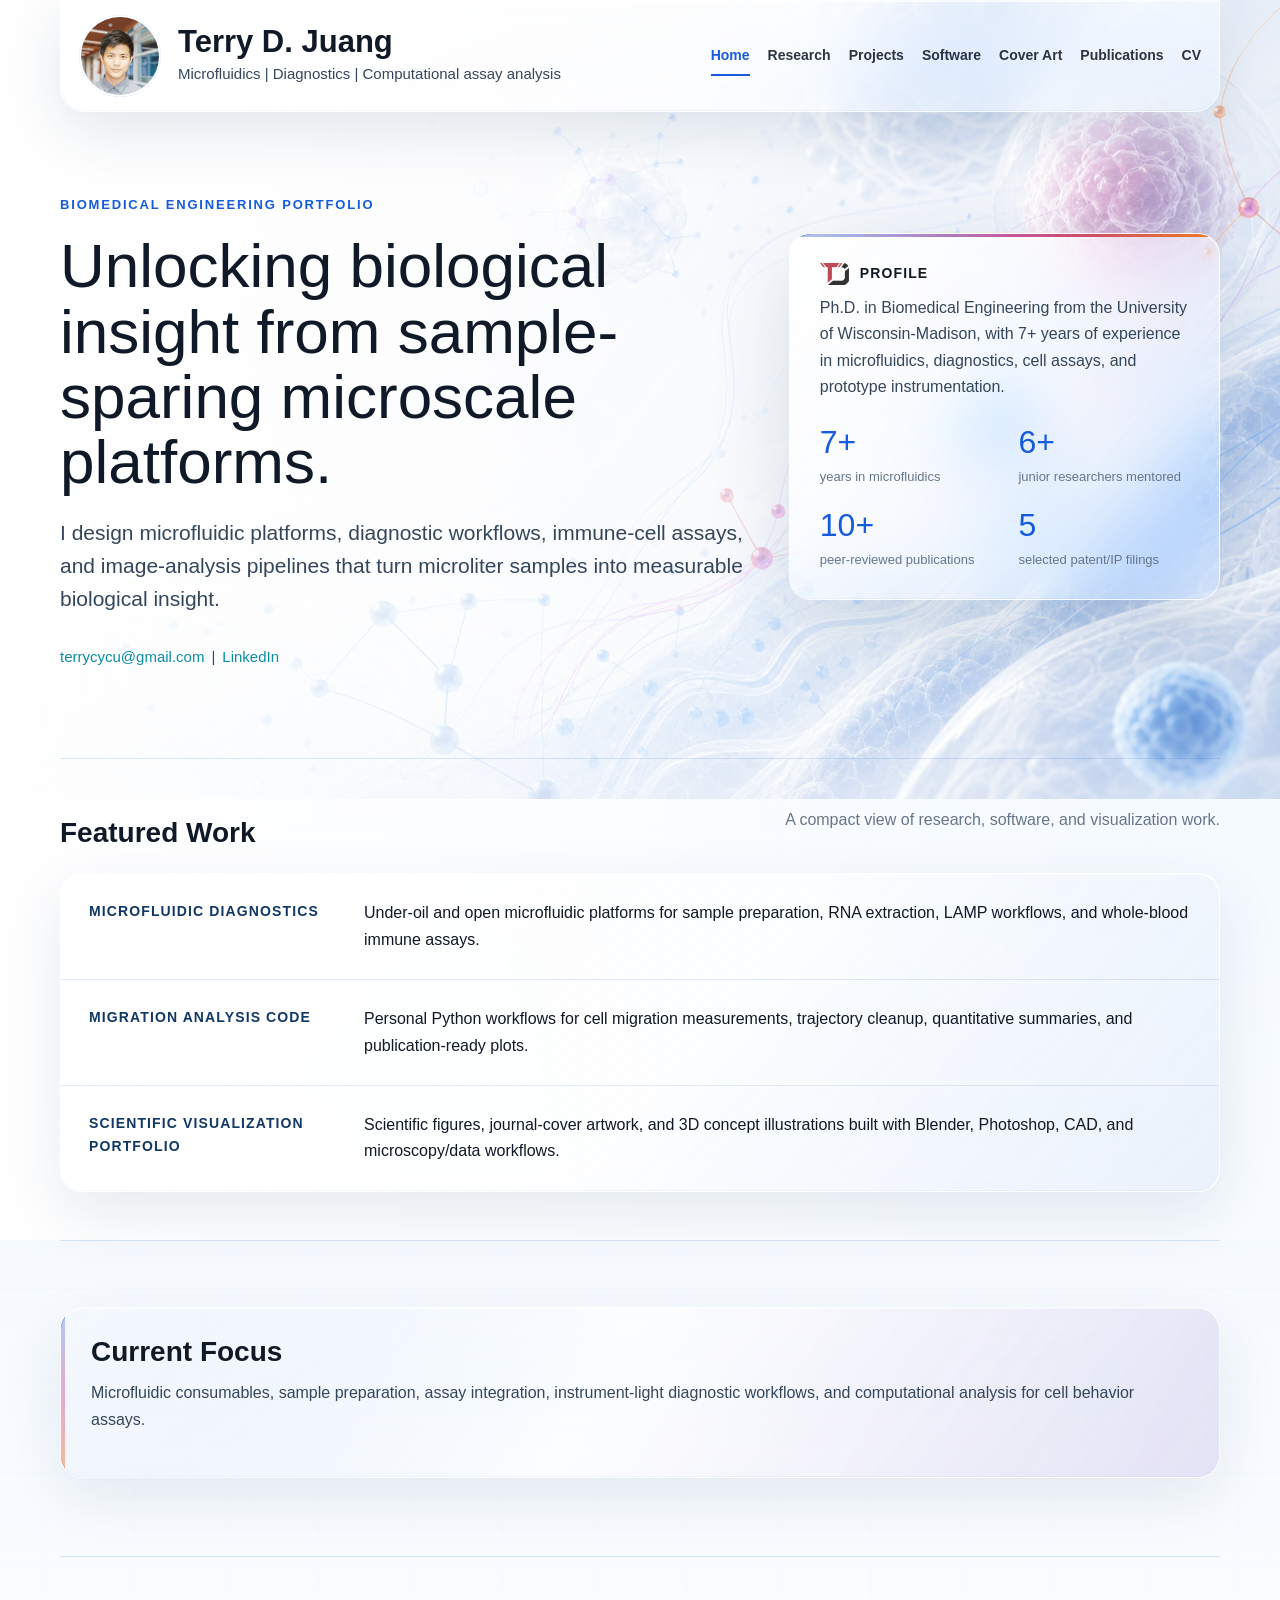
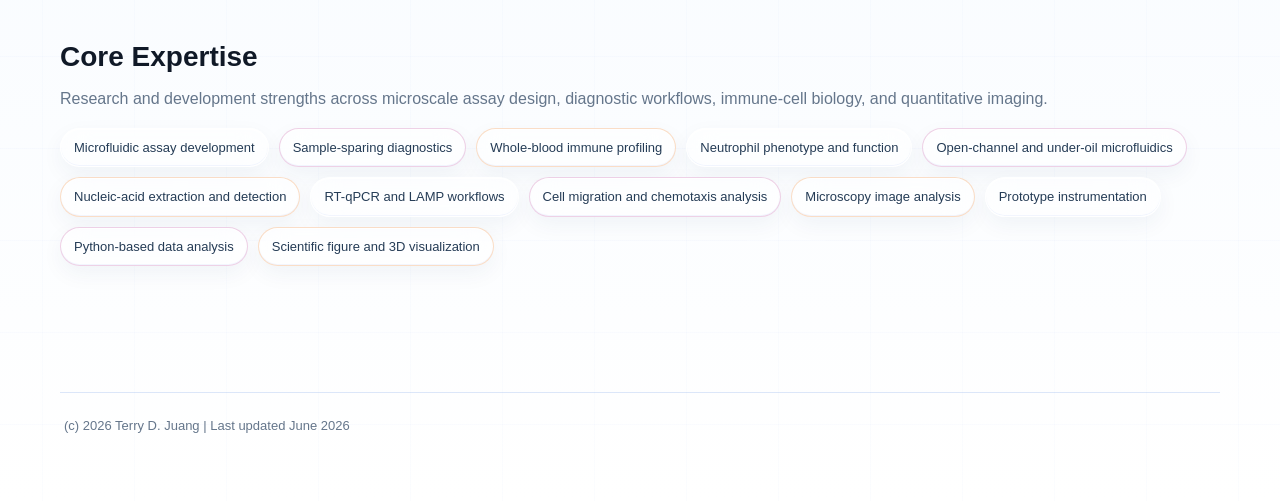
==== commit 79f08e38: "Refine homepage header and profile stats" ====
--- a/index.html
+++ b/index.html
@@ -24,7 +24,7 @@
           <a href="research.html">Research</a>
           <a href="projects.html">Projects</a>
           <a href="software.html">Software</a>
-          <a href="cover-art.html">Visualization</a>
+          <a href="cover-art.html">Cover Art</a>
           <a href="publications.html">Publications</a>
           <a href="cv.html">CV</a>
         </nav>
@@ -48,6 +48,7 @@
             <div class="metric-row">
               <div class="stat"><strong>7+</strong><span>years in microfluidics</span></div>
               <div class="stat"><strong>6+</strong><span>junior researchers mentored</span></div>
+              <div class="stat"><strong>10+</strong><span>peer-reviewed publications</span></div>
               <div class="stat"><strong>5</strong><span>selected patent/IP filings</span></div>
             </div>
           </aside>
--- a/assets/styles.css
+++ b/assets/styles.css
@@ -1,19 +1,25 @@
 :root {
-  --ink: #142233;
-  --soft-ink: #435466;
-  --muted: #718093;
-  --line: #d9e4ef;
-  --paper: #f8fbff;
-  --panel: #ffffff;
-  --mist: #edf5fb;
-  --clay: #3f78b5;
-  --teal: #176f86;
-  --blue: #2d69a8;
-  --deep-blue: #193d63;
-  --max: 1120px;
-  --content: 820px;
-  --radius: 8px;
-  --shadow: 0 18px 48px rgba(25, 61, 99, .10);
+  --ink: #101927;
+  --soft-ink: #34465b;
+  --muted: #65768b;
+  --line: rgba(29, 96, 216, .15);
+  --strong-line: rgba(29, 96, 216, .24);
+  --glass-line: rgba(255, 255, 255, .72);
+  --glass-edge: rgba(21, 91, 220, .18);
+  --paper: #f6fbff;
+  --panel: rgba(255, 255, 255, .68);
+  --glass: rgba(255, 255, 255, .58);
+  --mist: #eaf5ff;
+  --blue: #155bdc;
+  --deep-blue: #123866;
+  --cyan: #0b8ea0;
+  --magenta: #b8328f;
+  --orange: #ef7b22;
+  --max: 1160px;
+  --content: 840px;
+  --radius: 22px;
+  --shadow: 0 28px 80px rgba(18, 56, 102, .14);
+  --inner-glass: inset 0 1px 0 rgba(255, 255, 255, .84), inset 0 -1px 0 rgba(21, 91, 220, .05);
 }
 
 * {
@@ -25,16 +31,32 @@
 }
 
 body {
+  min-height: 100vh;
   margin: 0;
   color: var(--ink);
   font: 16px/1.65 Arial, Helvetica, sans-serif;
-  background:
-    radial-gradient(circle at 12% 0%, rgba(83, 145, 198, .18) 0, rgba(83, 145, 198, 0) 360px),
-    linear-gradient(145deg, #eef6ff 0, var(--paper) 38%, #ffffff 100%);
+  background-color: var(--paper);
+  background-image:
+    linear-gradient(90deg, rgba(255, 255, 255, .96) 0%, rgba(255, 255, 255, .78) 38%, rgba(255, 255, 255, .30) 74%, rgba(255, 255, 255, .12) 100%),
+    linear-gradient(180deg, rgba(255, 255, 255, .28) 0, rgba(246, 251, 255, .10) 58%, #f7fbff 1180px),
+    url("biomedical-hero-background.png"),
+    linear-gradient(rgba(21, 91, 220, .018) 1px, transparent 1px),
+    linear-gradient(90deg, rgba(21, 91, 220, .016) 1px, transparent 1px),
+    linear-gradient(180deg, #ffffff 0, #f2f8ff 42%, #ffffff 100%);
+  background-position:
+    center top,
+    center top,
+    right top,
+    center top,
+    center top,
+    center top,
+    center;
+  background-repeat: no-repeat, no-repeat, no-repeat, repeat, repeat, no-repeat;
+  background-size: 100% 1240px, 100% 1240px, max(1420px, 100vw) auto, 92px 92px, 92px 92px, auto;
 }
 
 a {
-  color: var(--teal);
+  color: var(--cyan);
   text-decoration: none;
 }
 
@@ -42,39 +64,65 @@
 a:focus {
   color: var(--blue);
   text-decoration: underline;
+  text-underline-offset: 3px;
 }
 
 .site {
   width: min(var(--max), calc(100% - 44px));
-  margin: 0 auto 56px;
+  margin: 0 auto 64px;
 }
 
 .masthead {
+  position: sticky;
+  top: 0;
+  z-index: 10;
   display: flex;
   align-items: center;
   justify-content: space-between;
-  gap: 24px;
-  padding: 26px 0 18px;
-  border-bottom: 1px solid rgba(45, 105, 168, .16);
+  gap: 26px;
+  overflow: hidden;
+  padding: 14px 18px;
+  border: 1px solid var(--glass-line);
+  border-radius: 0 0 26px 26px;
+  background:
+    linear-gradient(135deg, rgba(255, 255, 255, .82), rgba(255, 255, 255, .50) 58%, rgba(234, 246, 255, .48));
+  box-shadow:
+    var(--inner-glass),
+    0 18px 60px rgba(18, 56, 102, .12);
+  backdrop-filter: blur(26px) saturate(158%);
+}
+
+.masthead::before {
+  content: "";
+  position: absolute;
+  inset: 0;
+  border-radius: inherit;
+  background:
+    linear-gradient(115deg, rgba(255, 255, 255, .76), rgba(255, 255, 255, 0) 38%),
+    linear-gradient(180deg, rgba(255, 255, 255, .46), rgba(255, 255, 255, 0) 62%);
+  opacity: .54;
+  pointer-events: none;
 }
 
 .brand {
+  position: relative;
+  z-index: 1;
   display: flex;
   align-items: center;
-  gap: 16px;
-  min-width: 260px;
+  gap: 17px;
+  min-width: 280px;
 }
 
 .portrait {
   flex: 0 0 auto;
-  width: 76px;
-  height: 76px;
+  width: 82px;
+  height: 82px;
   overflow: hidden;
-  border: 2px solid rgba(255, 255, 255, .94);
+  border: 2px solid rgba(255, 255, 255, .96);
   border-radius: 999px;
-  outline: 1px solid rgba(45, 105, 168, .20);
+  outline: 1px solid rgba(21, 91, 220, .22);
   background: var(--mist);
-  box-shadow: 0 12px 28px rgba(45, 105, 168, .20);
+  box-shadow: 0 14px 34px rgba(21, 91, 220, .18);
   clip-path: circle(50% at 50% 50%);
 }
 
@@ -87,35 +135,44 @@
 
 .identity h1 {
   margin: 0;
-  font-family: Georgia, "Times New Roman", serif;
-  font-size: 28px;
+  font-size: 31px;
   line-height: 1.08;
-  font-weight: 400;
+  font-weight: 600;
+  letter-spacing: 0;
 }
 
 .identity p {
   margin: 3px 0 0;
   color: var(--soft-ink);
-  font-size: 14px;
+  font-size: 15px;
 }
 
 .nav {
+  position: relative;
+  z-index: 1;
   display: flex;
   flex-wrap: wrap;
   justify-content: flex-end;
-  gap: 8px 18px;
+  gap: 7px 18px;
   font-size: 14px;
-  letter-spacing: .02em;
-  text-transform: uppercase;
+  font-weight: 700;
+  letter-spacing: 0;
 }
 
 .nav a {
   color: var(--ink);
   padding: 8px 0;
+  opacity: .88;
+}
+
+.nav a:hover,
+.nav a:focus {
+  opacity: 1;
 }
 
 .nav a[aria-current="page"] {
   color: var(--blue);
+  opacity: 1;
   box-shadow: inset 0 -2px 0 var(--blue);
 }
 
@@ -129,47 +186,48 @@
 
 .hero {
   display: grid;
-  grid-template-columns: minmax(0, 1.4fr) minmax(280px, .8fr);
-  gap: 42px;
-  align-items: end;
-  padding: 68px 0 58px;
+  grid-template-columns: minmax(0, 1.35fr) minmax(300px, .85fr);
+  gap: 44px;
+  align-items: start;
+  min-height: 570px;
+  padding: 82px 0 72px;
 }
 
 .eyebrow {
-  margin: 0 0 14px;
+  margin: 0 0 18px;
   color: var(--blue);
   font-size: 13px;
-  font-weight: 700;
-  letter-spacing: .12em;
+  font-weight: 800;
+  letter-spacing: .14em;
   text-transform: uppercase;
 }
 
 h2,
 .hero-title {
-  margin: 0 0 18px;
-  font-family: Georgia, "Times New Roman", serif;
-  font-size: clamp(38px, 6vw, 72px);
-  line-height: .98;
-  font-weight: 400;
+  margin: 0 0 22px;
+  font-size: 62px;
+  line-height: 1.05;
+  font-weight: 500;
   letter-spacing: 0;
 }
 
 .page-title {
-  margin-top: 44px;
-  font-size: clamp(34px, 5vw, 56px);
+  margin-top: 58px;
+  font-size: 54px;
 }
 
 h3 {
-  margin: 34px 0 10px;
-  font-family: Georgia, "Times New Roman", serif;
-  font-size: 26px;
-  line-height: 1.2;
-  font-weight: 400;
+  margin: 36px 0 12px;
+  font-size: 28px;
+  line-height: 1.16;
+  font-weight: 600;
+  letter-spacing: 0;
 }
 
 h4 {
   margin: 0 0 8px;
-  font-size: 15px;
+  font-size: 14px;
+  font-weight: 800;
   letter-spacing: .08em;
   text-transform: uppercase;
 }
@@ -188,9 +246,10 @@
 }
 
 .lead {
+  max-width: 830px;
   color: var(--soft-ink);
-  font-size: 20px;
-  line-height: 1.55;
+  font-size: 21px;
+  line-height: 1.58;
 }
 
 .note {
@@ -198,22 +257,72 @@
 }
 
 .contact {
-  margin-top: 12px;
+  display: inline-flex;
+  flex-wrap: wrap;
+  gap: 7px;
+  margin-top: 14px;
   color: var(--soft-ink);
   font-size: 15px;
 }
 
 .callout {
-  background: rgba(255, 255, 255, .88);
-  border: 1px solid rgba(45, 105, 168, .14);
+  position: relative;
+  overflow: hidden;
+  padding: 24px;
+  border: 1px solid var(--glass-line);
   border-radius: var(--radius);
-  box-shadow: var(--shadow);
-  backdrop-filter: blur(8px);
+  background:
+    linear-gradient(135deg, rgba(255, 255, 255, .78), rgba(255, 255, 255, .44) 58%, rgba(232, 246, 255, .34));
+  box-shadow: var(--inner-glass), var(--shadow);
+  backdrop-filter: blur(22px) saturate(150%);
 }
 
 .profile-panel {
-  padding: 6px 0 6px 26px;
-  border-left: 2px solid rgba(45, 105, 168, .35);
+  position: relative;
+  overflow: hidden;
+  margin-top: 39px;
+  padding: 28px 30px;
+  border: 1px solid var(--glass-line);
+  border-radius: var(--radius);
+  background:
+    linear-gradient(135deg, rgba(255, 255, 255, .78), rgba(255, 255, 255, .43) 56%, rgba(232, 246, 255, .32));
+  box-shadow: var(--inner-glass), var(--shadow);
+  backdrop-filter: blur(24px) saturate(155%);
+}
+
+.profile-panel::before {
+  content: "";
+  position: absolute;
+  inset: 0 0 auto;
+  height: 3px;
+  background: linear-gradient(90deg, var(--blue), var(--magenta), var(--orange));
+}
+
+.profile-panel::after,
+.feature-list::before,
+.feature-band::after,
+.art-card::before,
+.capability-list section::before,
+.list-plain li::before,
+.callout::before {
+  content: "";
+  position: absolute;
+  inset: 0;
+  border-radius: inherit;
+  background:
+    linear-gradient(128deg, rgba(255, 255, 255, .68), rgba(255, 255, 255, 0) 42%),
+    linear-gradient(310deg, rgba(21, 91, 220, .07), rgba(255, 255, 255, 0) 46%);
+  pointer-events: none;
+}
+
+.profile-panel > *,
+.feature-list > *,
+.feature-band > *,
+.capability-list section > *,
+.list-plain li > *,
+.callout > * {
+  position: relative;
+  z-index: 1;
 }
 
 .profile-panel p {
@@ -221,11 +330,13 @@
 }
 
 .profile-heading {
+  position: relative;
+  z-index: 1;
   display: flex;
   align-items: center;
   justify-content: flex-start;
-  gap: 10px;
-  margin-bottom: 8px;
+  gap: 11px;
+  margin-bottom: 10px;
 }
 
 .profile-heading h4 {
@@ -234,45 +345,46 @@
 
 .personal-logo {
   display: block;
-  width: 30px;
+  width: 29px;
   height: auto;
 }
 
 .profile-logo {
   flex: 0 0 auto;
-  opacity: .78;
+  opacity: .80;
 }
 
 .metric-row {
-  display: flex;
-  flex-wrap: wrap;
-  gap: 22px;
-  margin-top: 24px;
+  position: relative;
+  z-index: 1;
+  display: grid;
+  grid-template-columns: repeat(2, minmax(0, 1fr));
+  gap: 22px 28px;
+  margin-top: 25px;
 }
 
 .stat {
-  min-width: 110px;
+  min-width: 0;
 }
 
 .stat strong {
   display: block;
   color: var(--blue);
-  font-family: Georgia, "Times New Roman", serif;
-  font-size: 29px;
+  font-size: 32px;
   line-height: 1;
-  font-weight: 400;
+  font-weight: 500;
 }
 
 .stat span {
   display: block;
-  margin-top: 7px;
+  margin-top: 8px;
   color: var(--muted);
   font-size: 13px;
 }
 
 .section {
-  padding: 38px 0;
-  border-top: 1px solid rgba(45, 105, 168, .12);
+  padding: 48px 0;
+  border-top: 1px solid var(--line);
 }
 
 .section-head {
@@ -280,7 +392,7 @@
   justify-content: space-between;
   gap: 24px;
   align-items: end;
-  margin-bottom: 22px;
+  margin-bottom: 24px;
 }
 
 .section-head h3 {
@@ -288,22 +400,38 @@
 }
 
 .feature-list {
-  border-top: 1px solid var(--line);
+  position: relative;
+  overflow: hidden;
+  border: 1px solid var(--glass-line);
+  border-radius: var(--radius);
+  background:
+    linear-gradient(145deg, rgba(255, 255, 255, .66), rgba(255, 255, 255, .38));
+  box-shadow: var(--inner-glass), 0 22px 62px rgba(18, 56, 102, .10);
+  backdrop-filter: blur(20px) saturate(150%);
 }
 
 .feature-list a {
+  position: relative;
+  z-index: 1;
   display: grid;
-  grid-template-columns: 240px minmax(0, 1fr);
-  gap: 28px;
-  padding: 22px 0;
-  border-bottom: 1px solid var(--line);
+  grid-template-columns: 245px minmax(0, 1fr);
+  gap: 30px;
+  padding: 26px 28px;
+  border-bottom: 1px solid rgba(21, 91, 220, .12);
   color: var(--ink);
+  transition: background-color .18s ease, transform .18s ease;
+}
+
+.feature-list a:last-child {
+  border-bottom: 0;
 }
 
 .feature-list a:hover,
 .feature-list a:focus {
   color: var(--ink);
+  background: rgba(255, 255, 255, .48);
   text-decoration: none;
+  transform: translateX(4px);
 }
 
 .feature-list h4,
@@ -311,6 +439,10 @@
   margin-bottom: 0;
 }
 
+.feature-list h4 {
+  color: var(--deep-blue);
+}
+
 .feature-list a:hover h4,
 .feature-list a:focus h4 {
   color: var(--blue);
@@ -319,13 +451,19 @@
 .capability-list {
   display: grid;
   grid-template-columns: repeat(2, minmax(0, 1fr));
-  gap: 0 34px;
-  border-top: 1px solid var(--line);
+  gap: 18px;
 }
 
 .capability-list section {
-  padding: 22px 0;
-  border-bottom: 1px solid var(--line);
+  position: relative;
+  overflow: hidden;
+  padding: 24px;
+  border: 1px solid var(--glass-line);
+  border-radius: var(--radius);
+  background:
+    linear-gradient(145deg, rgba(255, 255, 255, .66), rgba(255, 255, 255, .38));
+  box-shadow: var(--inner-glass), 0 18px 50px rgba(18, 56, 102, .08);
+  backdrop-filter: blur(18px) saturate(145%);
 }
 
 .capability-list p,
@@ -351,8 +489,15 @@
 }
 
 .list-plain li {
-  padding: 18px 0;
-  border-bottom: 1px solid var(--line);
+  position: relative;
+  overflow: hidden;
+  margin: 0 0 12px;
+  padding: 18px 20px;
+  border: 1px solid var(--glass-line);
+  border-radius: 16px;
+  background: rgba(255, 255, 255, .50);
+  box-shadow: var(--inner-glass);
+  backdrop-filter: blur(16px) saturate(140%);
 }
 
 .publication-list p {
@@ -367,29 +512,56 @@
 .tag-row {
   display: flex;
   flex-wrap: wrap;
-  gap: 9px;
-  margin: 14px 0 20px;
+  gap: 10px;
+  margin: 16px 0 20px;
   padding: 0;
   list-style: none;
 }
 
 .tag-row li {
   margin: 0;
-  padding: 7px 11px;
-  border: 1px solid rgba(45, 105, 168, .16);
+  padding: 8px 13px;
+  border: 1px solid rgba(255, 255, 255, .68);
   border-radius: 999px;
-  color: #2d455d;
-  background: rgba(255, 255, 255, .82);
+  color: #253c56;
+  background: rgba(255, 255, 255, .52);
+  box-shadow: var(--inner-glass), 0 8px 22px rgba(18, 56, 102, .05);
   font-size: 13px;
+  backdrop-filter: blur(14px) saturate(145%);
+}
+
+.tag-row li:nth-child(3n+2) {
+  border-color: rgba(184, 50, 143, .22);
+}
+
+.tag-row li:nth-child(3n) {
+  border-color: rgba(239, 123, 34, .25);
 }
 
 .feature-band {
+  position: relative;
+  overflow: hidden;
   margin: 18px 0 30px;
-  padding: 22px 0 22px 26px;
-  border-left: 3px solid var(--blue);
+  padding: 28px 30px;
+  border: 1px solid var(--glass-line);
+  border-radius: var(--radius);
   color: var(--ink);
   background:
-    linear-gradient(90deg, rgba(45, 105, 168, .10), rgba(45, 105, 168, 0) 72%);
+    linear-gradient(120deg, rgba(21, 91, 220, .10), rgba(255, 255, 255, .54) 46%, rgba(184, 50, 143, .07));
+  box-shadow: var(--inner-glass), 0 22px 62px rgba(18, 56, 102, .09);
+  backdrop-filter: blur(20px) saturate(150%);
+}
+
+.feature-band::before {
+  content: "";
+  position: absolute;
+  inset: 0 auto 0 0;
+  width: 4px;
+  background: linear-gradient(180deg, var(--blue), var(--magenta), var(--orange));
+}
+
+.feature-band h3 {
+  margin-top: 0;
 }
 
 .feature-band p,
@@ -416,23 +588,28 @@
 }
 
 .art-card {
+  position: relative;
   margin: 0;
   display: flex;
   flex-direction: column;
   overflow: hidden;
-  border: 1px solid rgba(45, 105, 168, .16);
+  border: 1px solid var(--glass-line);
   border-radius: var(--radius);
-  background: rgba(255, 255, 255, .86);
-  box-shadow: 0 14px 34px rgba(25, 61, 99, .08);
+  background:
+    linear-gradient(145deg, rgba(255, 255, 255, .66), rgba(255, 255, 255, .40));
+  box-shadow: var(--inner-glass), 0 20px 58px rgba(18, 56, 102, .10);
+  backdrop-filter: blur(18px) saturate(150%);
 }
 
 .art-card a {
+  position: relative;
+  z-index: 1;
   display: grid;
   aspect-ratio: 4 / 5;
   place-items: center;
-  border-bottom: 1px solid rgba(45, 105, 168, .12);
-  background:
-    linear-gradient(145deg, rgba(237, 245, 251, .88), rgba(255, 255, 255, .96));
+  border-bottom: 1px solid rgba(21, 91, 220, .12);
+  background:
+    linear-gradient(145deg, rgba(232, 245, 255, .84), rgba(255, 255, 255, .78));
 }
 
 .art-card.is-wide a {
@@ -452,6 +629,8 @@
 }
 
 .art-card figcaption {
+  position: relative;
+  z-index: 1;
   margin: 0;
   padding: 18px 20px 20px;
   color: var(--soft-ink);
@@ -468,7 +647,7 @@
   margin-bottom: 7px;
   color: var(--blue);
   font-size: 12px;
-  font-weight: 700;
+  font-weight: 800;
   letter-spacing: .1em;
   text-transform: uppercase;
 }
@@ -501,20 +680,45 @@
 }
 
 .footer {
-  margin-top: 56px;
-  padding-top: 22px;
-  border-top: 1px solid rgba(45, 105, 168, .14);
+  margin-top: 58px;
+  padding: 22px 4px 0;
+  border-top: 1px solid var(--line);
   color: var(--muted);
   font-size: 13px;
 }
 
 @media (max-width: 820px) {
+  .masthead {
+    align-items: flex-start;
+    flex-direction: column;
+  }
+
+  .nav {
+    justify-content: flex-start;
+  }
+}
+
+@media (max-width: 1080px) {
+  .hero-title {
+    font-size: 54px;
+  }
+}
+
+@media (max-width: 820px) {
+  body {
+    background-position:
+      center top,
+      center top,
+      right top,
+      center top,
+      center top,
+      center top,
+      center;
+    background-size: 100% 1120px, 100% 1120px, 1180px auto, 86px 86px, 86px 86px, auto;
+  }
+
   .brand {
     min-width: 0;
-  }
-
-  .nav {
-    justify-content: flex-start;
   }
 
   .hero,
@@ -524,7 +728,20 @@
   }
 
   .hero {
-    padding: 46px 0 36px;
+    min-height: 0;
+    padding: 62px 0 48px;
+  }
+
+  .profile-panel {
+    margin-top: 0;
+  }
+
+  .hero-title {
+    font-size: 46px;
+  }
+
+  .page-title {
+    font-size: 44px;
   }
 
   .section-head {
@@ -533,18 +750,37 @@
 }
 
 @media (max-width: 560px) {
+  body {
+    background-position:
+      center top,
+      center top,
+      center top,
+      center top,
+      center top,
+      center top,
+      center;
+    background-size: 100% 1040px, 100% 1040px, 1060px auto, 76px 76px, 76px 76px, auto;
+  }
+
   .site {
     width: min(100% - 28px, var(--max));
+    margin-top: 0;
+  }
+
+  .masthead {
+    top: 0;
+    padding: 12px;
+    border-radius: 0 0 20px 20px;
   }
 
   .brand {
     align-items: center;
-    gap: 12px;
+    gap: 13px;
   }
 
   .portrait {
-    width: 64px;
-    height: 64px;
+    width: 68px;
+    height: 68px;
   }
 
   .identity h1 {
@@ -556,33 +792,46 @@
     line-height: 1.35;
   }
 
-  .profile-logo {
-    width: 28px;
-  }
-
   .nav {
-    gap: 4px 14px;
+    gap: 4px 13px;
     font-size: 12px;
+  }
+
+  .hero {
+    padding: 48px 0 38px;
+  }
+
+  .hero-title {
+    font-size: 38px;
+  }
+
+  .page-title {
+    margin-top: 44px;
+    font-size: 36px;
+  }
+
+  h3 {
+    font-size: 24px;
+  }
+
+  .lead {
+    font-size: 18px;
+  }
+
+  .profile-panel,
+  .feature-band,
+  .capability-list section,
+  .callout {
+    padding: 22px;
   }
 
   .feature-list a {
     display: block;
-  }
-
-  .profile-panel {
-    padding-left: 18px;
-  }
-
-  .feature-band {
-    padding: 20px;
-  }
-
-  .callout {
-    padding: 20px;
-  }
-
-  .feature-band {
-    padding-left: 18px;
+    padding: 22px;
+  }
+
+  .profile-logo {
+    width: 27px;
   }
 }
 
@@ -591,6 +840,11 @@
     background: #fff;
   }
 
+  .masthead {
+    position: static;
+    box-shadow: none;
+  }
+
   .nav,
   .footer {
     display: none;
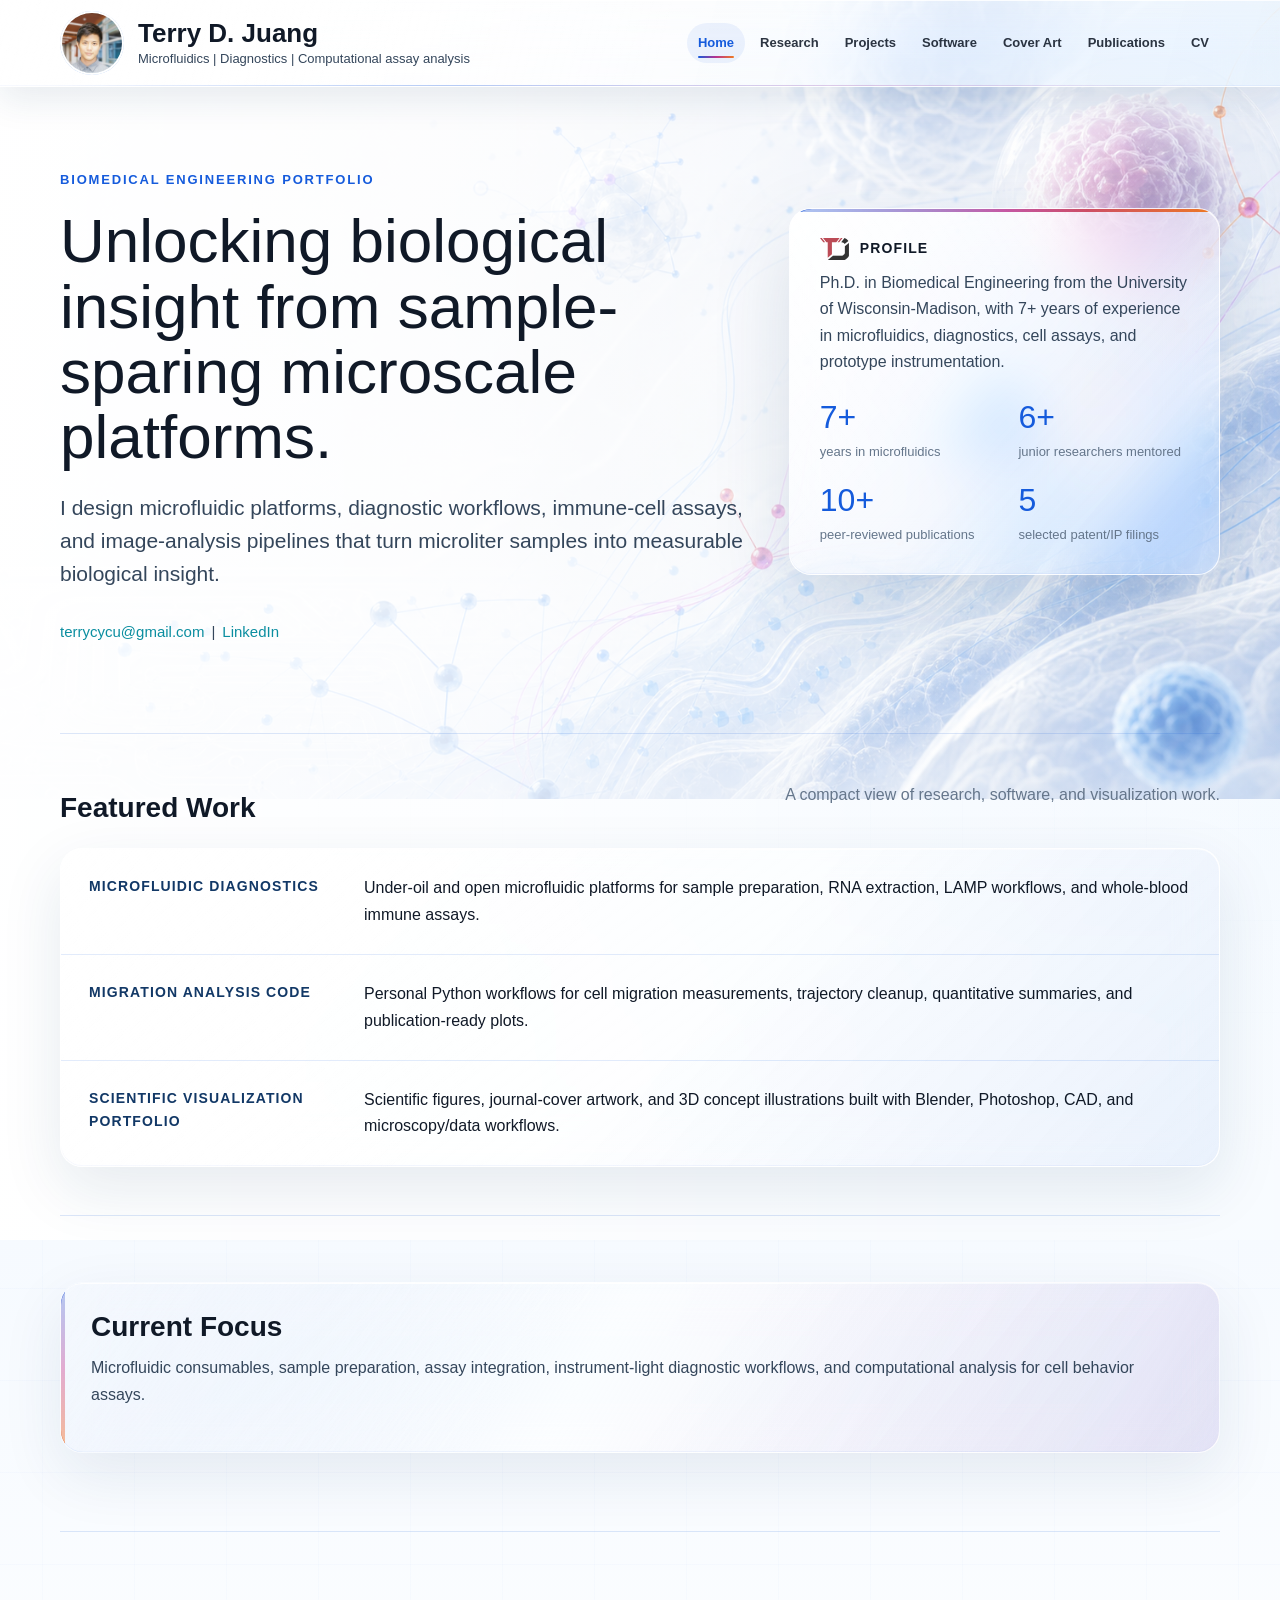
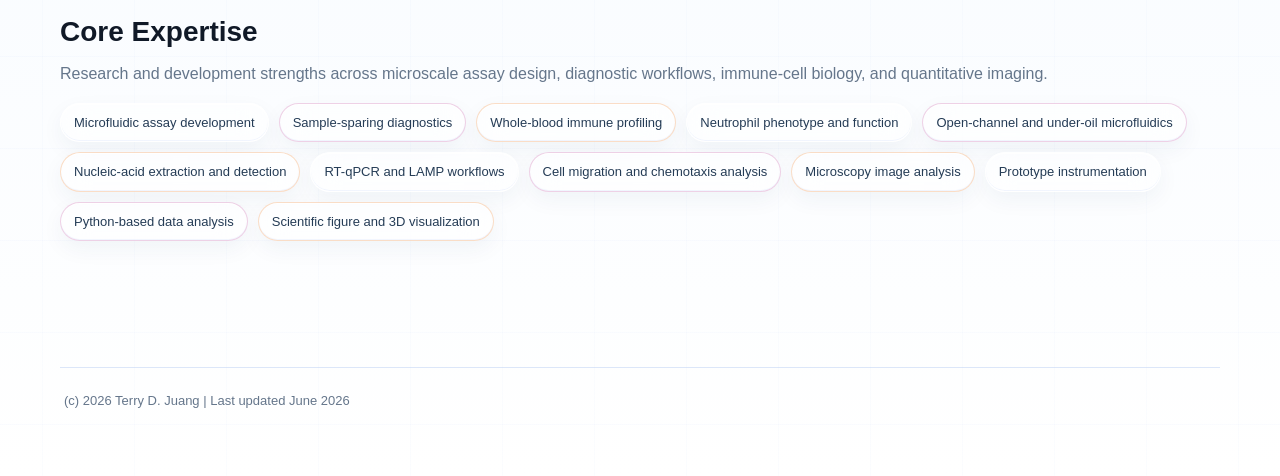
==== commit db438e2d: "Refine full-width glass navigation" ====
--- a/index.html
+++ b/index.html
@@ -5,7 +5,7 @@
     <meta name="viewport" content="width=device-width, initial-scale=1">
     <title>Terry D. Juang | Microfluidics and Diagnostics</title>
     <meta name="description" content="Personal website for Terry D. Juang, Ph.D., a microfluidics and diagnostics scientist.">
-    <link rel="stylesheet" href="assets/styles.css">
+    <link rel="stylesheet" href="assets/styles.css?v=20260709-2">
   </head>
   <body>
     <div class="site">
--- a/assets/styles.css
+++ b/assets/styles.css
@@ -79,29 +79,48 @@
   display: flex;
   align-items: center;
   justify-content: space-between;
-  gap: 26px;
+  gap: 30px;
+  width: 100vw;
+  margin-left: calc(50% - 50vw);
   overflow: hidden;
-  padding: 14px 18px;
-  border: 1px solid var(--glass-line);
-  border-radius: 0 0 26px 26px;
+  padding: 11px max(22px, calc((100vw - var(--max)) / 2));
+  border: 0;
+  border-bottom: 1px solid rgba(255, 255, 255, .78);
+  border-radius: 0;
   background:
-    linear-gradient(135deg, rgba(255, 255, 255, .82), rgba(255, 255, 255, .50) 58%, rgba(234, 246, 255, .48));
+    linear-gradient(105deg, rgba(255, 255, 255, .84), rgba(255, 255, 255, .55) 52%, rgba(232, 245, 255, .58));
   box-shadow:
     var(--inner-glass),
-    0 18px 60px rgba(18, 56, 102, .12);
-  backdrop-filter: blur(26px) saturate(158%);
+    0 12px 36px rgba(18, 56, 102, .10);
+  backdrop-filter: blur(28px) saturate(165%);
+  isolation: isolate;
+  transition: background-color .3s ease, box-shadow .3s ease;
 }
 
 .masthead::before {
   content: "";
   position: absolute;
   inset: 0;
-  border-radius: inherit;
   background:
-    linear-gradient(115deg, rgba(255, 255, 255, .76), rgba(255, 255, 255, 0) 38%),
-    linear-gradient(180deg, rgba(255, 255, 255, .46), rgba(255, 255, 255, 0) 62%);
-  opacity: .54;
+    linear-gradient(110deg, rgba(255, 255, 255, .78), rgba(255, 255, 255, 0) 32%),
+    linear-gradient(180deg, rgba(255, 255, 255, .42), rgba(255, 255, 255, 0) 70%);
+  opacity: .48;
   pointer-events: none;
+}
+
+.masthead::after {
+  content: "";
+  position: absolute;
+  inset: auto 0 0;
+  height: 1px;
+  background: linear-gradient(90deg, transparent 4%, rgba(21, 91, 220, .28) 35%, rgba(184, 50, 143, .20) 68%, transparent 96%);
+  pointer-events: none;
+}
+
+.masthead:hover,
+.masthead:focus-within {
+  background-color: rgba(255, 255, 255, .16);
+  box-shadow: var(--inner-glass), 0 16px 44px rgba(18, 56, 102, .13);
 }
 
 .brand {
@@ -109,20 +128,20 @@
   z-index: 1;
   display: flex;
   align-items: center;
-  gap: 17px;
-  min-width: 280px;
+  gap: 14px;
+  min-width: 0;
 }
 
 .portrait {
   flex: 0 0 auto;
-  width: 82px;
-  height: 82px;
+  width: 64px;
+  height: 64px;
   overflow: hidden;
   border: 2px solid rgba(255, 255, 255, .96);
   border-radius: 999px;
   outline: 1px solid rgba(21, 91, 220, .22);
   background: var(--mist);
-  box-shadow: 0 14px 34px rgba(21, 91, 220, .18);
+  box-shadow: 0 10px 28px rgba(21, 91, 220, .16);
   clip-path: circle(50% at 50% 50%);
 }
 
@@ -135,7 +154,7 @@
 
 .identity h1 {
   margin: 0;
-  font-size: 31px;
+  font-size: 26px;
   line-height: 1.08;
   font-weight: 600;
   letter-spacing: 0;
@@ -144,7 +163,8 @@
 .identity p {
   margin: 3px 0 0;
   color: var(--soft-ink);
-  font-size: 15px;
+  font-size: 13px;
+  line-height: 1.35;
 }
 
 .nav {
@@ -153,27 +173,60 @@
   display: flex;
   flex-wrap: wrap;
   justify-content: flex-end;
-  gap: 7px 18px;
-  font-size: 14px;
+  gap: 4px;
+  font-size: 13px;
   font-weight: 700;
   letter-spacing: 0;
 }
 
 .nav a {
+  position: relative;
   color: var(--ink);
-  padding: 8px 0;
+  padding: 9px 11px;
+  border-radius: 999px;
   opacity: .88;
+  white-space: nowrap;
+  transition: color .22s ease, background-color .22s ease, opacity .22s ease, transform .22s ease;
+}
+
+.nav a::after {
+  content: "";
+  position: absolute;
+  right: 11px;
+  bottom: 5px;
+  left: 11px;
+  height: 2px;
+  border-radius: 999px;
+  background: linear-gradient(90deg, var(--blue), var(--magenta), var(--orange));
+  transform: scaleX(0);
+  transform-origin: center;
+  transition: transform .24s ease;
 }
 
 .nav a:hover,
 .nav a:focus {
+  color: var(--deep-blue);
+  background: rgba(255, 255, 255, .58);
   opacity: 1;
+  text-decoration: none;
+  transform: translateY(-1px);
+}
+
+.nav a:hover::after,
+.nav a:focus::after,
+.nav a[aria-current="page"]::after {
+  transform: scaleX(1);
+}
+
+.nav a:focus-visible {
+  outline: 2px solid rgba(21, 91, 220, .42);
+  outline-offset: 2px;
 }
 
 .nav a[aria-current="page"] {
   color: var(--blue);
+  background: rgba(21, 91, 220, .07);
   opacity: 1;
-  box-shadow: inset 0 -2px 0 var(--blue);
 }
 
 main {
@@ -687,14 +740,21 @@
   font-size: 13px;
 }
 
-@media (max-width: 820px) {
+@media (max-width: 920px) {
   .masthead {
-    align-items: flex-start;
+    align-items: center;
     flex-direction: column;
+    gap: 4px;
+    padding-top: 10px;
+    padding-bottom: 8px;
+  }
+
+  .brand {
+    justify-content: center;
   }
 
   .nav {
-    justify-content: flex-start;
+    justify-content: center;
   }
 }
 
@@ -769,22 +829,24 @@
 
   .masthead {
     top: 0;
-    padding: 12px;
-    border-radius: 0 0 20px 20px;
+    align-items: stretch;
+    padding: 10px 14px 8px;
+    border-radius: 0;
   }
 
   .brand {
     align-items: center;
+    justify-content: flex-start;
     gap: 13px;
   }
 
   .portrait {
-    width: 68px;
-    height: 68px;
+    width: 58px;
+    height: 58px;
   }
 
   .identity h1 {
-    font-size: 25px;
+    font-size: 23px;
   }
 
   .identity p {
@@ -793,8 +855,25 @@
   }
 
   .nav {
-    gap: 4px 13px;
+    flex-wrap: nowrap;
+    justify-content: flex-start;
+    gap: 2px;
+    width: 100%;
+    overflow-x: auto;
+    padding: 4px 0 2px;
     font-size: 12px;
+    scrollbar-width: none;
+    scroll-snap-type: x proximity;
+    -webkit-overflow-scrolling: touch;
+  }
+
+  .nav::-webkit-scrollbar {
+    display: none;
+  }
+
+  .nav a {
+    padding: 8px 10px;
+    scroll-snap-align: start;
   }
 
   .hero {
@@ -835,6 +914,19 @@
   }
 }
 
+@media (prefers-reduced-motion: reduce) {
+  html {
+    scroll-behavior: auto;
+  }
+
+  .masthead,
+  .nav a,
+  .nav a::after,
+  .feature-list a {
+    transition: none;
+  }
+}
+
 @media print {
   body {
     background: #fff;
